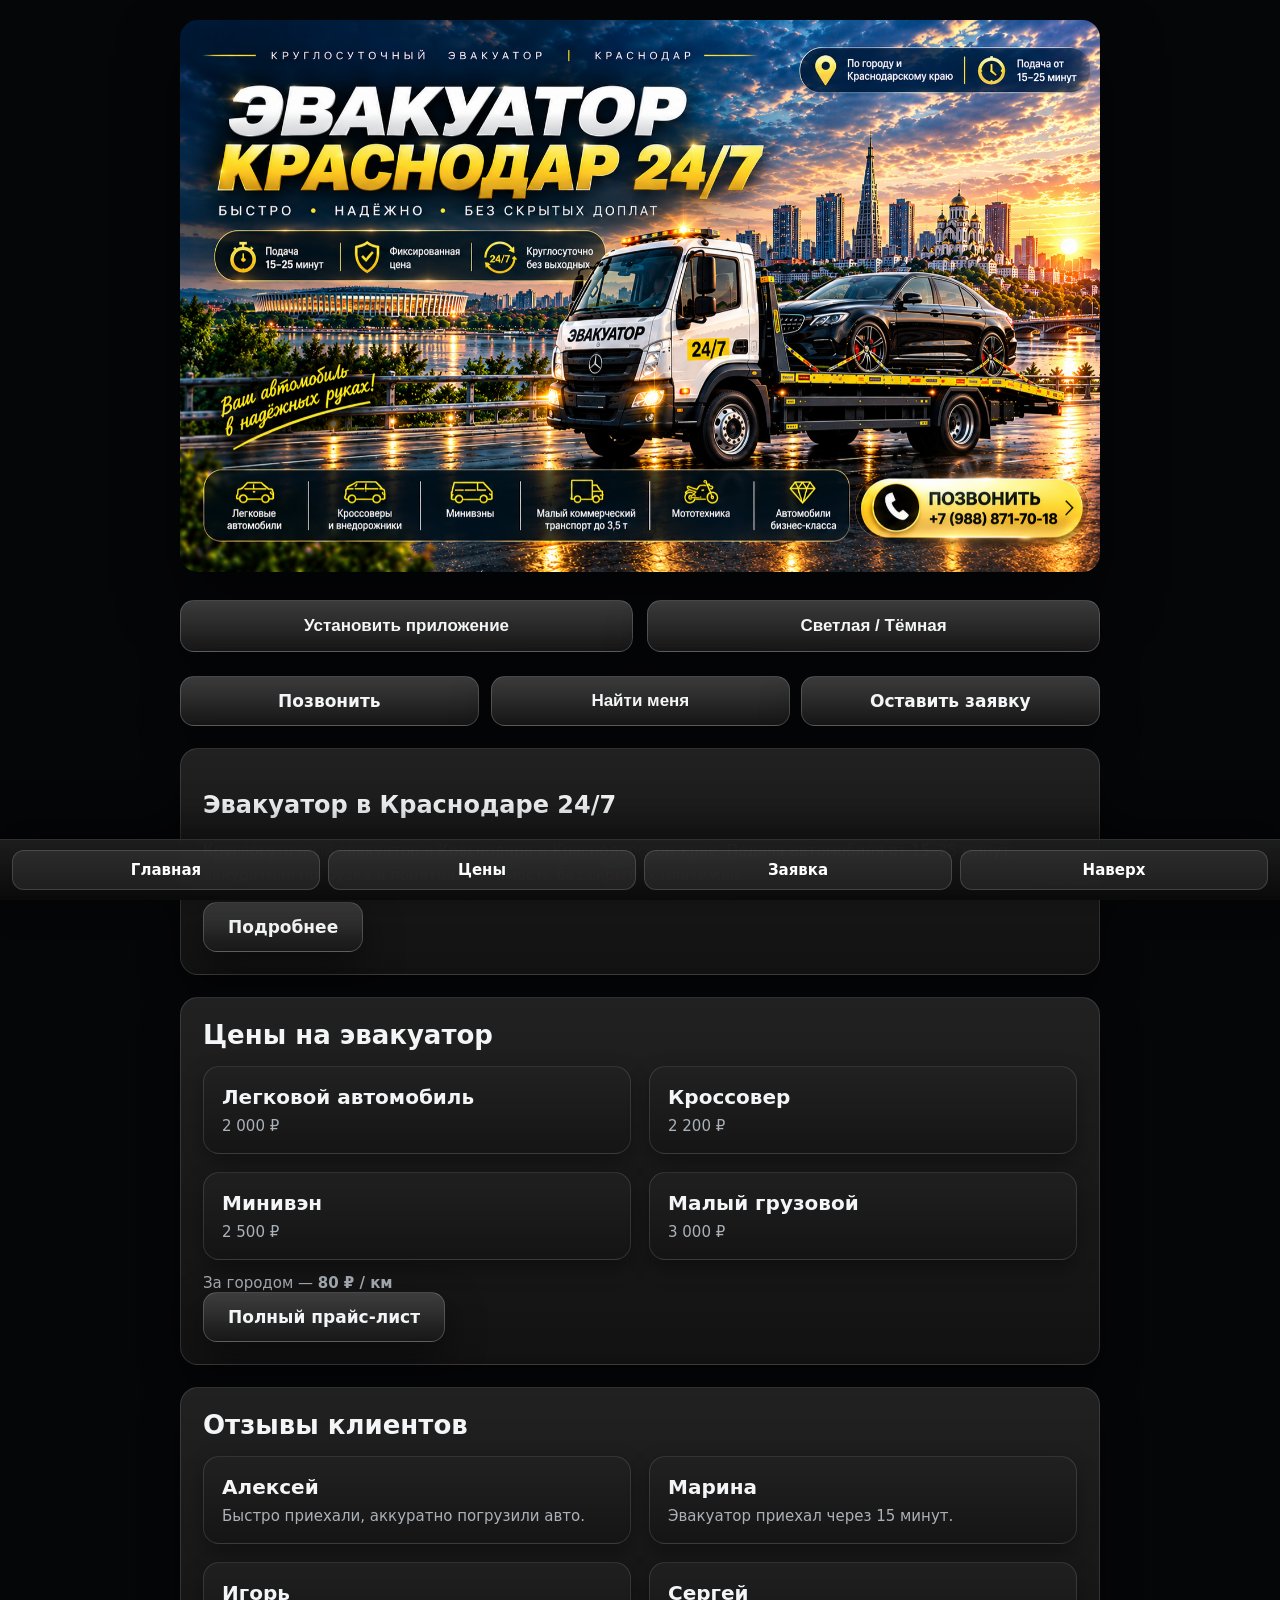
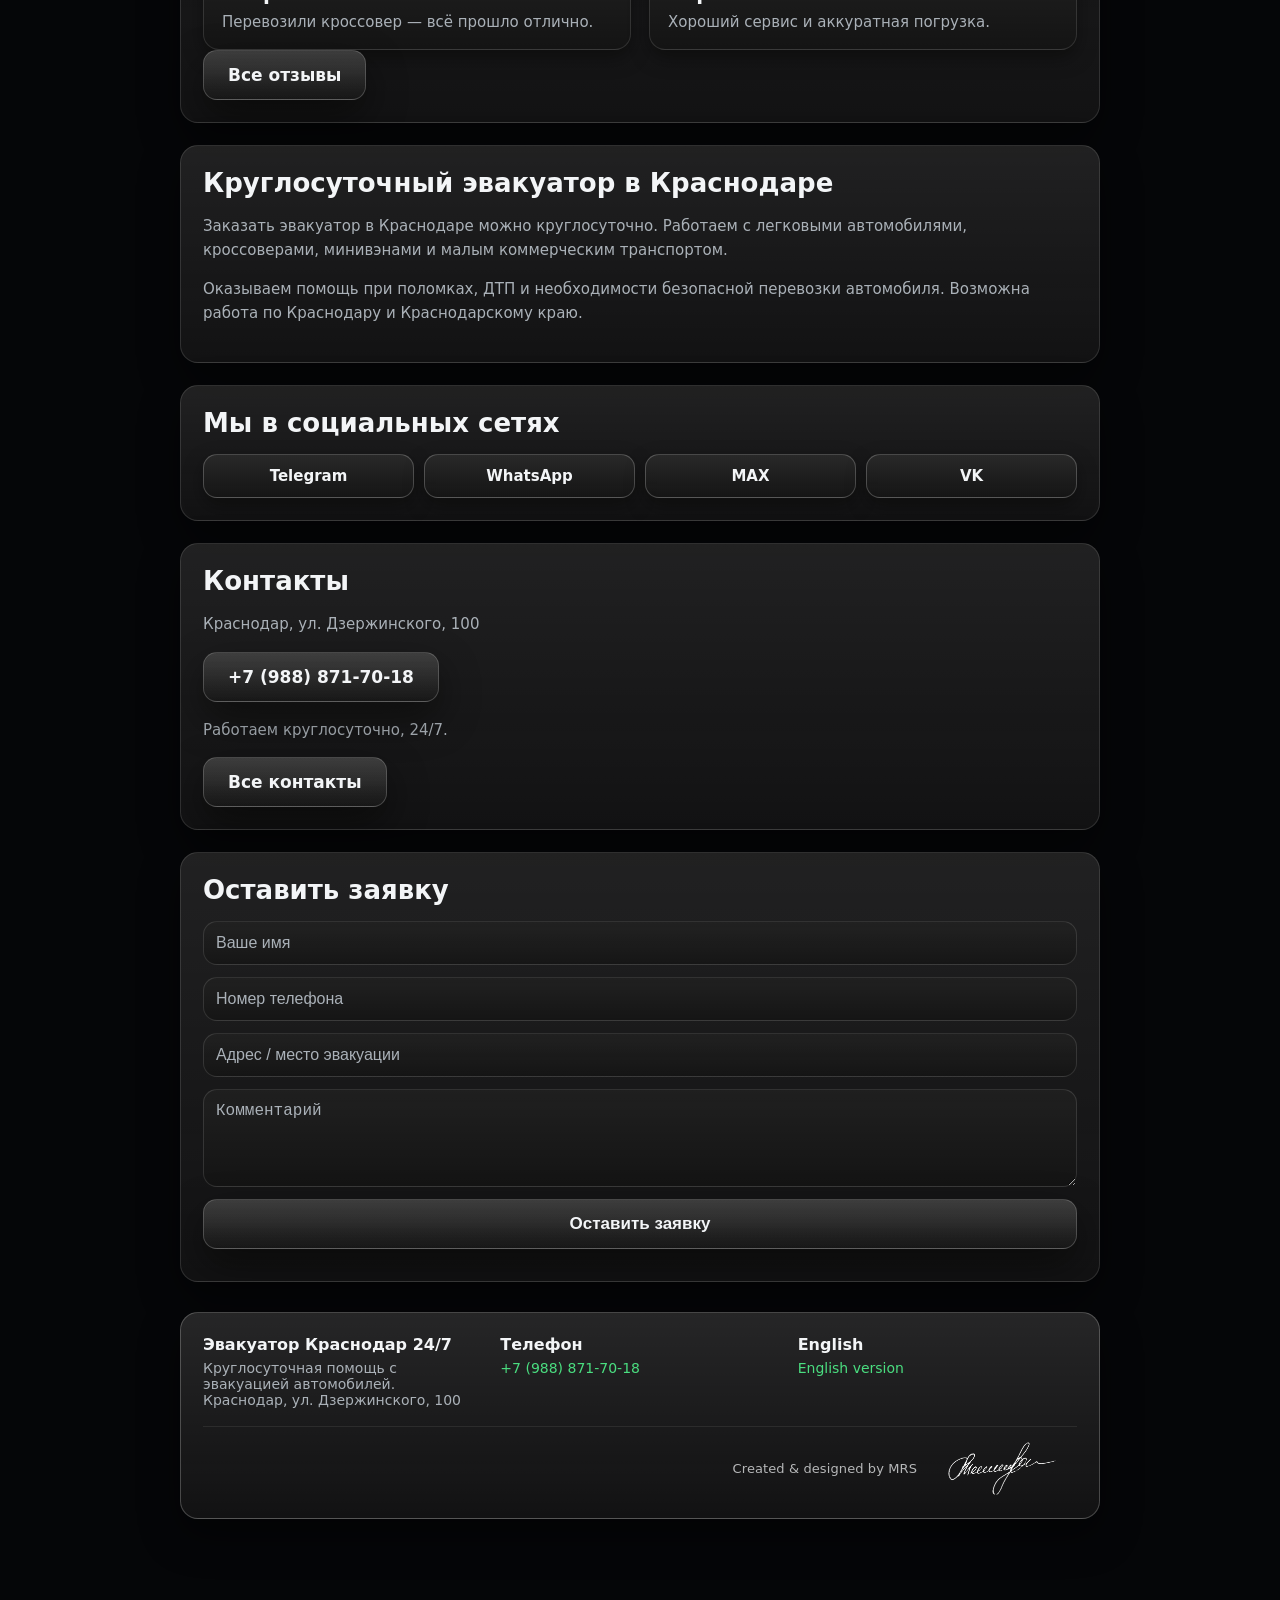
==== index.html @ bbc9b570 "Update index.html" ====
<!DOCTYPE html>
<html lang="ru">

<head>

  <meta charset="UTF-8">

  <meta
    name="viewport"
    content="width=device-width, initial-scale=1.0"
  >

  <title>
    Эвакуатор Краснодар 24/7 — Быстро, надёжно
  </title>

  <meta
    name="description"
    content="Круглосуточный эвакуатор в Краснодаре и Краснодарском крае. Подача от 15–25 минут, аккуратная погрузка, фиксированная стоимость. Работаем 24/7."
  >

  <meta
    name="author"
    content="Эвакуатор Краснодар 24/7"
  >

  <meta
    name="robots"
    content="index, follow, max-image-preview:large"
  >

  <link
    rel="canonical"
    href="https://evakuator-krd.online/"
  >

  <link
    rel="alternate"
    hreflang="ru"
    href="https://evakuator-krd.online/"
  >

  <link
    rel="alternate"
    hreflang="en"
    href="https://evakuator-krd.online/en.html"
  >

  <link
    rel="alternate"
    hreflang="x-default"
    href="https://evakuator-krd.online/"
  >


  <!-- OPEN GRAPH -->

  <meta
    property="og:type"
    content="website"
  >

  <meta
    property="og:locale"
    content="ru_RU"
  >

  <meta
    property="og:site_name"
    content="Эвакуатор Краснодар 24/7"
  >

  <meta
    property="og:title"
    content="Эвакуатор Краснодар 24/7 — Быстро, надёжно"
  >

  <meta
    property="og:description"
    content="Круглосуточный эвакуатор в Краснодаре и Краснодарском крае. Подача от 15–25 минут, аккуратная погрузка, фиксированная стоимость."
  >

  <meta
    property="og:url"
    content="https://evakuator-krd.online/"
  >

  <meta
    property="og:image"
    content="https://evakuator-krd.online/preload.png"
  >

  <meta
    property="og:image:alt"
    content="Эвакуатор Краснодар 24/7"
  >

  <meta
    property="og:image:type"
    content="image/png"
  >


  <!-- TWITTER -->

  <meta
    name="twitter:card"
    content="summary_large_image"
  >

  <meta
    name="twitter:title"
    content="Эвакуатор Краснодар 24/7"
  >

  <meta
    name="twitter:description"
    content="Круглосуточный эвакуатор в Краснодаре и Краснодарском крае."
  >

  <meta
    name="twitter:image"
    content="https://evakuator-krd.online/preload.png"
  >


  <!-- PWA -->

  <link
    rel="manifest"
    href="/manifest.json"
  >

  <meta
    name="theme-color"
    content="#050608"
  >

  <meta
    name="mobile-web-app-capable"
    content="yes"
  >

  <meta
    name="apple-mobile-web-app-capable"
    content="yes"
  >

  <meta
    name="apple-mobile-web-app-status-bar-style"
    content="black-translucent"
  >

  <meta
    name="apple-mobile-web-app-title"
    content="Эвакуатор"
  >

  <link
    rel="apple-touch-icon"
    href="/preload.png"
  >


  <!-- STYLES -->

  <link
    rel="stylesheet"
    href="/style.css"
  >


  <!-- FAVICON -->

  <link
    rel="icon"
    href="/favicon.png"
    type="image/png"
  >


  <!-- PRELOAD MAIN IMAGE -->

  <link
    rel="preload"
    as="image"
    href="/banner-top.webp"
    type="image/webp"
  >


  <!--
    =========================================================
    FINAL FOOTER + FIXED MENU OVERRIDES
    =========================================================
  -->

  <style>

    .footer-credit {
      width: 100% !important;

      margin-top: 18px !important;
      padding-top: 14px !important;

      display: flex !important;

      flex-direction: row !important;
      flex-wrap: nowrap !important;

      align-items: center !important;

      justify-content: flex-end !important;

      gap: 10px !important;

      box-sizing: border-box !important;

      white-space: nowrap !important;

      overflow: hidden !important;

      text-align: right !important;

      line-height: 1 !important;

      border-top: 1px solid rgba(128,128,128,.18);
    }


    .footer-credit-text {
      flex: 0 0 auto !important;

      display: inline-block !important;

      margin: 0 !important;
      padding: 0 !important;

      white-space: nowrap !important;

      font-size: 13px !important;

      line-height: 1 !important;

      font-weight: 400 !important;

      letter-spacing: .1px !important;

      opacity: .72 !important;

      text-align: right !important;
    }


    .mrs-signature {
      flex: 0 0 auto !important;

      display: block !important;

      width: 150px !important;

      max-width: 150px !important;

      height: 55px !important;

      margin: 0 !important;

      padding: 0 !important;

      border: 0 !important;

      outline: 0 !important;

      object-fit: contain !important;

      object-position: center !important;

      transform: none !important;
    }


    .mrs-signature-dark {
      display: block !important;
    }

    .mrs-signature-light {
      display: none !important;
    }


    body.theme-light .mrs-signature-dark {
      display: none !important;
    }

    body.theme-light .mrs-signature-light {
      display: block !important;
    }


    /* =====================================================
       BOTTOM MENU
       ===================================================== */

    .bottom-menu {
      position: fixed !important;

      left: 0 !important;
      right: 0 !important;

      bottom: 0 !important;
      top: auto !important;

      width: 100% !important;

      height: auto !important;

      min-height: 0 !important;

      margin: 0 !important;

      box-sizing: border-box !important;

      display: flex !important;

      flex-direction: row !important;

      flex-wrap: nowrap !important;

      align-items: center !important;

      justify-content: space-around !important;

      gap: 8px !important;

      padding:
        10px
        max(12px, env(safe-area-inset-right))
        calc(10px + env(safe-area-inset-bottom))
        max(12px, env(safe-area-inset-left)) !important;

      z-index: 2147483647 !important;

      visibility: visible !important;

      opacity: 1 !important;

      pointer-events: auto !important;

      transform: none !important;

      animation: none !important;

      transition: none !important;

      will-change: auto !important;

      isolation: isolate !important;

      background:
        rgba(20,20,20,.92) !important;

      border-top:
        1px solid rgba(255,255,255,.15) !important;

      box-shadow:
        0 -10px 40px rgba(0,0,0,.45) !important;

      backdrop-filter: blur(20px);

      -webkit-backdrop-filter: blur(20px);
    }


    body.theme-dark .bottom-menu {
      background:
        linear-gradient(
          180deg,
          rgba(30,30,30,.94),
          rgba(10,10,10,.97)
        ) !important;

      border-top:
        1px solid rgba(255,255,255,.15) !important;

      box-shadow:
        0 -10px 40px rgba(0,0,0,.55) !important;
    }


    body.theme-light .bottom-menu {
      background:
        linear-gradient(
          180deg,
          rgba(255,255,255,.96),
          rgba(245,247,250,.98)
        ) !important;

      border-top:
        1px solid rgba(0,0,0,.10) !important;

      box-shadow:
        0 -10px 30px rgba(0,0,0,.15) !important;
    }


    .bottom-menu a {
      flex: 1 1 0 !important;

      min-width: 0 !important;

      display: flex !important;

      align-items: center !important;

      justify-content: center !important;

      box-sizing: border-box !important;

      margin: 0 !important;

      padding: 10px 12px !important;

      white-space: nowrap !important;

      text-align: center !important;

      font-size: 15px !important;

      line-height: 1.2 !important;

      font-weight: 600 !important;

      position: relative !important;

      visibility: visible !important;

      opacity: 1 !important;

      pointer-events: auto !important;

      transform: none !important;

      animation: none !important;

      transition: none !important;
    }


    body.theme-dark .bottom-menu a {
      color: #fff !important;

      background:
        rgba(255,255,255,.08) !important;

      border:
        1px solid rgba(255,255,255,.15) !important;
    }


    body.theme-light .bottom-menu a {
      color: #111318 !important;

      background:
        rgba(255,255,255,.92) !important;

      border:
        1px solid rgba(0,0,0,.08) !important;
    }


    .bottom-menu a:hover {
      transform: none !important;
    }


    @media (max-width: 680px) {

      .footer-credit {
        justify-content: flex-end !important;

        gap: 7px !important;

        padding-top: 12px !important;
      }


      .footer-credit-text {
        font-size: 11px !important;
      }


      .mrs-signature {
        width: 115px !important;

        max-width: 115px !important;

        height: 45px !important;
      }


      .bottom-menu {
        padding:
          9px
          max(8px, env(safe-area-inset-right))
          calc(9px + env(safe-area-inset-bottom))
          max(8px, env(safe-area-inset-left)) !important;

        gap: 5px !important;
      }


      .bottom-menu a {
        padding:
          9px 6px !important;

        font-size: 13px !important;

        border-radius: 10px !important;
      }

    }


    @media (max-width: 400px) {

      .footer-credit {
        gap: 5px !important;
      }


      .footer-credit-text {
        font-size: 10px !important;
      }


      .mrs-signature {
        width: 100px !important;

        max-width: 100px !important;

        height: 40px !important;
      }


      .bottom-menu a {
        padding:
          8px 4px !important;

        font-size: 12px !important;
      }

    }

  </style>


  <!-- STRUCTURED DATA -->

  <script type="application/ld+json">
  {
    "@context": "https://schema.org",
    "@type": "LocalBusiness",
    "@id": "https://evakuator-krd.online/#business",

    "name": "Эвакуатор Краснодар 24/7",

    "url": "https://evakuator-krd.online/",

    "description": "Круглосуточная услуга эвакуации автомобилей в Краснодаре и Краснодарском крае. Подача от 15–25 минут, аккуратная погрузка и понятная стоимость.",

    "telephone": "+7-988-871-70-18",

    "image": [
      "https://evakuator-krd.online/banner-top.png"
    ],

    "address": {
      "@type": "PostalAddress",
      "streetAddress": "ул. Дзержинского, 100",
      "addressLocality": "Краснодар",
      "addressRegion": "Краснодарский край",
      "addressCountry": "RU"
    },

    "areaServed": {
      "@type": "AdministrativeArea",
      "name": "Краснодарский край"
    },

    "openingHoursSpecification": {
      "@type": "OpeningHoursSpecification",
      "dayOfWeek": [
        "Monday",
        "Tuesday",
        "Wednesday",
        "Thursday",
        "Friday",
        "Saturday",
        "Sunday"
      ],
      "opens": "00:00",
      "closes": "23:59"
    },

    "priceRange": "₽₽"
  }
  </script>

</head>


<body
  id="top"
  class="theme-dark page-fade-in"
>


  <!-- PRELOADER -->

  <div
    id="preloader"
    aria-hidden="true"
  >

    <img
      src="/preload.png"
      alt=""
      class="preloader-img"
      width="140"
      height="140"
    >

    <div class="preloader-title">
      Эвакуатор Краснодар
    </div>

  </div>


  <div class="container">


    <!-- HERO -->

    <header class="hero fade-in">

      <picture>

        <source
          srcset="/banner-top.webp"
          type="image/webp"
        >

        <img
          src="/banner-top.png"
          alt="Эвакуатор Краснодар 24/7"
          class="hero-img"
          fetchpriority="high"
          decoding="async"
        >

      </picture>

    </header>


    <!-- TOP BUTTONS -->

    <div class="top-buttons fade-in">

      <button
        id="installBtn"
        class="apple-glass-btn install-btn"
        type="button"
        aria-label="Установить приложение"
      >
        Установить приложение
      </button>


      <button
        id="iosInstall"
        class="apple-glass-btn install-btn"
        type="button"
        style="display:none;"
        aria-label="Установить приложение на iPhone"
      >
        Установить на iPhone
      </button>


      <button
        id="themeToggle"
        class="apple-glass-btn theme-btn"
        type="button"
        aria-label="Переключить светлую или тёмную тему"
      >
        Светлая / Тёмная
      </button>

    </div>


    <!-- MAIN BUTTONS -->

    <div class="btn-row fade-in">

      <a
        class="apple-glass-btn"
        href="tel:+79888717018"
        aria-label="Позвонить в службу эвакуации"
      >
        Позвонить
      </a>


      <button
        class="apple-glass-btn"
        id="btn-location"
        type="button"
        aria-label="Отправить своё местоположение"
      >
        Найти меня
      </button>


      <a
        class="apple-glass-btn"
        href="/request.html"
        aria-label="Оставить заявку на эвакуатор"
      >
        Оставить заявку
      </a>

    </div>


    <!-- GEO STATUS -->

    <div
      id="geoStatus"
      class="status-box fade-in"
      role="status"
      aria-live="polite"
    ></div>


    <!-- ABOUT -->

    <section
      class="section fade-in"
      id="about"
    >

      <!-- SEO: ЕДИНСТВЕННЫЙ H1 -->

      <h1>
        Эвакуатор в Краснодаре 24/7
      </h1>

      <p class="muted">
        Круглосуточный эвакуатор в Краснодаре и Краснодарском крае.
        Подача автомобиля от 15–25 минут, аккуратная погрузка и
        понятная стоимость без скрытых платежей.
      </p>


      <a
        class="apple-glass-btn"
        href="/about.html"
      >
        Подробнее
      </a>

    </section>


    <!-- PRICES -->

    <section
      class="section fade-in"
      id="prices"
    >

      <h2>
        Цены на эвакуатор
      </h2>


      <div class="services-list">


        <div class="service-card">

          <h3>
            Легковой автомобиль
          </h3>

          <p>
            2 000 ₽
          </p>

        </div>


        <div class="service-card">

          <h3>
            Кроссовер
          </h3>

          <p>
            2 200 ₽
          </p>

        </div>


        <div class="service-card">

          <h3>
            Минивэн
          </h3>

          <p>
            2 500 ₽
          </p>

        </div>


        <div class="service-card">

          <h3>
            Малый грузовой
          </h3>

          <p>
            3 000 ₽
          </p>

        </div>


      </div>


      <div class="adv-item">
        За городом — <strong>80 ₽ / км</strong>
      </div>


      <a
        class="apple-glass-btn"
        href="/prices.html"
      >
        Полный прайс-лист
      </a>

    </section>


    <!-- REVIEWS -->

    <section
      class="section fade-in"
      id="reviews"
    >

      <h2>
        Отзывы клиентов
      </h2>


      <div class="services-list">


        <div class="service-card">

          <h3>
            Алексей
          </h3>

          <p>
            Быстро приехали, аккуратно погрузили авто.
          </p>

        </div>


        <div class="service-card">

          <h3>
            Марина
          </h3>

          <p>
            Эвакуатор приехал через 15 минут.
          </p>

        </div>


        <div class="service-card">

          <h3>
            Игорь
          </h3>

          <p>
            Перевозили кроссовер — всё прошло отлично.
          </p>

        </div>


        <div class="service-card">

          <h3>
            Сергей
          </h3>

          <p>
            Хороший сервис и аккуратная погрузка.
          </p>

        </div>


      </div>


      <a
        class="apple-glass-btn"
        href="/reviews.html"
      >
        Все отзывы
      </a>

    </section>


    <!-- SEO TEXT -->

    <section class="section fade-in">

      <h2>
        Круглосуточный эвакуатор в Краснодаре
      </h2>


      <p class="muted">
        Заказать эвакуатор в Краснодаре можно круглосуточно.
        Работаем с легковыми автомобилями, кроссоверами,
        минивэнами и малым коммерческим транспортом.
      </p>


      <p class="muted">
        Оказываем помощь при поломках, ДТП и необходимости
        безопасной перевозки автомобиля. Возможна работа
        по Краснодару и Краснодарскому краю.
      </p>

    </section>


    <!-- SOCIAL -->

    <section class="section fade-in">

      <h2>
        Мы в социальных сетях
      </h2>


      <div class="social-row">

        <a
          class="social-glass"
          href="https://t.me/evakuatorkrasnodar24"
          target="_blank"
          rel="noopener noreferrer"
          aria-label="Эвакуатор Краснодар в Telegram"
        >
          Telegram
        </a>


        <a
          class="social-glass"
          href="https://chat.whatsapp.com/Da9sLiLpm6SLjmW7WZBZze"
          target="_blank"
          rel="noopener noreferrer"
          aria-label="Эвакуатор Краснодар в WhatsApp"
        >
          WhatsApp
        </a>


        <a
          class="social-glass"
          href="https://web.max.ru/"
          target="_blank"
          rel="noopener noreferrer"
          aria-label="MAX"
        >
          MAX
        </a>


        <a
          class="social-glass"
          href="https://vk.ru/evakuator.krasnodar"
          target="_blank"
          rel="noopener noreferrer"
          aria-label="Эвакуатор Краснодар во ВКонтакте"
        >
          VK
        </a>

      </div>

    </section>


    <!-- ADDRESS -->

    <section class="section fade-in">

      <h2>
        Контакты
      </h2>


      <p class="muted">
        Краснодар, ул. Дзержинского, 100
      </p>


      <p>

        <a
          class="apple-glass-btn"
          href="tel:+79888717018"
        >
          +7 (988) 871-70-18
        </a>

      </p>


      <p class="muted">
        Работаем круглосуточно, 24/7.
      </p>


      <a
        class="apple-glass-btn"
        href="/contacts.html"
      >
        Все контакты
      </a>

    </section>


    <!-- REQUEST -->

    <section
      class="section fade-in"
      id="request"
    >

      <h2>
        Оставить заявку
      </h2>


      <form
        id="requestForm"
        class="request-form"
        novalidate
      >

        <input
          id="name"
          name="name"
          type="text"
          placeholder="Ваше имя"
          autocomplete="name"
          maxlength="100"
        >


        <input
          id="phone"
          name="phone"
          type="tel"
          placeholder="Номер телефона"
          autocomplete="tel"
          inputmode="tel"
          maxlength="30"
          required
          aria-required="true"
        >


        <input
          id="address"
          name="address"
          type="text"
          placeholder="Адрес / место эвакуации"
          autocomplete="street-address"
          maxlength="250"
          required
          aria-required="true"
        >


        <textarea
          id="comment"
          name="comment"
          rows="4"
          placeholder="Комментарий"
          maxlength="1000"
        ></textarea>


        <button
          id="btn-request"
          class="apple-glass-btn"
          type="submit"
        >
          Оставить заявку
        </button>

      </form>


      <div
        id="requestStatus"
        class="status-box"
        role="status"
        aria-live="polite"
      ></div>

    </section>


    <!-- FOOTER -->

    <footer class="footer fade-in">

      <div class="footer-grid">

        <div>

          <h3>
            Эвакуатор Краснодар 24/7
          </h3>

          <p>
            Круглосуточная помощь с эвакуацией автомобилей.
          </p>

          <p>
            Краснодар, ул. Дзержинского, 100
          </p>

        </div>


        <div>

          <h3>
            Телефон
          </h3>

          <p>

            <a href="tel:+79888717018">
              +7 (988) 871-70-18
            </a>

          </p>

        </div>


        <div class="footer-right">

          <h3>
            English
          </h3>

          <p>

            <a href="/en.html">
              English version
            </a>

          </p>

        </div>

      </div>


      <!-- MRS DIGITAL SIGNATURE -->

      <div
        class="footer-credit"
        aria-label="Created and designed by MRS"
      >

        <span class="footer-credit-text">
          Created &amp; designed by MRS
        </span>


        <img
          src="/mrs-signature-white.png"
          alt="MRS"
          class="mrs-signature mrs-signature-dark"
          width="150"
          height="55"
          loading="lazy"
          decoding="async"
        >


        <img
          src="/mrs-signature-black.png"
          alt=""
          aria-hidden="true"
          class="mrs-signature mrs-signature-light"
          width="150"
          height="55"
          loading="lazy"
          decoding="async"
        >

      </div>


    </footer>


  </div>


  <!-- BOTTOM MENU -->

  <nav
    class="bottom-menu"
    aria-label="Основная навигация"
  >

    <a
      href="/"
      aria-label="Главная"
    >
      Главная
    </a>


    <a
      href="/prices.html"
      aria-label="Цены"
    >
      Цены
    </a>


    <a
      href="/request.html"
      aria-label="Заявка"
    >
      Заявка
    </a>


    <a
      href="#top"
      aria-label="Наверх"
    >
      Наверх
    </a>

  </nav>


  <!-- SCRIPTS -->

  <script
    src="/app.js"
    defer
  ></script>


</body>

</html>
---- style.css ----
:root {
  --bg-dark:#050608;
  --bg-light:#f5f7fa;
  --text-dark:#f3f5f7;
  --text-light:#111318;
  --muted-dark:#aab1b8;
  --muted-light:#6b7280;

  --radius:18px;
  --shadow-heavy:0 28px 60px rgba(0,0,0,.55);
  --shadow-medium:0 16px 40px rgba(0,0,0,.45);
  --shadow-soft:0 8px 20px rgba(0,0,0,.35);
}

* {
  box-sizing:border-box;
  -webkit-tap-highlight-color:transparent;
}

@media (prefers-reduced-motion: reduce) {
  * {
    animation:none !important;
    transition:none !important;
  }
}

body {
  margin:0;
  font-family:-apple-system, BlinkMacSystemFont, "SF Pro Display", "Manrope", system-ui, sans-serif;
  overflow-x:hidden;
  transition:background .35s ease, color .35s ease;
  opacity:0;
  animation:pageLoad .8s ease forwards;
}

@keyframes pageLoad {
  to { opacity:1; }
}

body.theme-dark {
  background:var(--bg-dark);
  color:var(--text-dark);
}

body.theme-light {
  background:var(--bg-light);
  color:var(--text-light);
}

.container {
  max-width:960px;
  margin:0 auto;
  padding:20px;
  padding-bottom:120px;
}

/* HERO */
.hero {
  position:relative;
  width:100%;
  overflow:hidden;
  border-radius:18px;
  box-shadow:var(--shadow-heavy);
  margin-bottom:28px;
  will-change:transform, opacity;
}

.hero picture,
.hero img {
  width:100%;
  height:auto;
  display:block;
  will-change:opacity;
}

/* Fade-in */
.fade-in {
  opacity:0;
  transform:translateY(30px);
  animation:fadeIn 1.1s cubic-bezier(.25,.46,.45,.94) forwards;
  will-change:transform, opacity;
}

@keyframes fadeIn {
  to { opacity:1; transform:translateY(0); }
}

/* TOP BUTTONS */
.top-buttons {
  display:grid;
  grid-template-columns:repeat(2, minmax(0, 1fr));
  align-items:stretch;
  gap:14px;
  width:100%;
  margin-bottom:24px;
}

.install-btn,
.theme-btn {
  width:100%;
  min-width:0;
  margin:0;
}

.install-btn.apple-glass-btn,
.theme-btn.apple-glass-btn {
  min-height:52px;
  margin:0;
}

/* BUTTONS */
.apple-glass-btn {
  display:inline-flex;
  align-items:center;
  justify-content:center;
  padding:14px 24px;
  border-radius:14px;
  font-size:17px;
  font-weight:600;
  text-decoration:none;
  cursor:pointer;
  transition:transform .25s cubic-bezier(.25,1.25,.45,.94), box-shadow .25s ease;
  box-shadow:var(--shadow-medium);
  position:relative;
  user-select:none;
  will-change:transform;
}

.apple-glass-btn::after {
  content:"";
  position:absolute;
  inset:0;
  border-radius:inherit;
  background:linear-gradient(180deg, rgba(255,255,255,.25), rgba(255,255,255,.05));
  opacity:.25;
  pointer-events:none;
}

body.theme-dark .apple-glass-btn {
  color:var(--text-dark);
  background:
    linear-gradient(180deg, rgba(255,255,255,.12), rgba(255,255,255,.04)),
    linear-gradient(180deg, rgba(20,20,20,.85), rgba(10,10,10,.92));
  border:1px solid rgba(255,255,255,.22);
}

body.theme-light .apple-glass-btn {
  color:var(--text-light);
  background:
    linear-gradient(180deg, rgba(255,255,255,.98), rgba(255,255,255,.92));
  border:1px solid rgba(0,0,0,.12);
}

.apple-glass-btn:hover {
  transform:translateY(-4px) scale(1.03);
  box-shadow:0 22px 50px rgba(0,0,0,.55);
}

.apple-glass-btn:active {
  transform:translateY(1px) scale(.97);
}

.btn-row {
  display:flex;
  justify-content:space-between;
  gap:12px;
  flex-wrap:wrap;
  margin-bottom:20px;
}

.btn-row > .apple-glass-btn {
  flex:1 1 0;
  min-width:0;
  margin:0;
}

.muted {
  font-size:15px;
  line-height:1.6;
}

body.theme-dark .muted {
  color:var(--muted-dark);
}

body.theme-light .muted {
  color:var(--muted-light);
}

.section {
  border-radius:var(--radius);
  padding:22px;
  margin:22px 0;
  box-shadow:var(--shadow-medium);
  backdrop-filter:saturate(180%) blur(20px);
  transition:backdrop-filter .35s ease;
  will-change:transform, opacity;
}

body.theme-dark .section {
  background:
    linear-gradient(180deg, rgba(255,255,255,.10), rgba(255,255,255,.04)),
    rgba(10,10,10,.85);
  border:1px solid rgba(255,255,255,.12);
}

body.theme-light .section {
  background:
    linear-gradient(180deg, rgba(255,255,255,.98), rgba(255,255,255,.92));
  border:1px solid rgba(0,0,0,.06);
}

.section h2 {
  margin:0 0 16px;
  font-size:26px;
  font-weight:700;
}

.social-row {
  display:flex;
  gap:10px;
  flex-wrap:wrap;
}

.social-glass {
  flex:1;
  padding:12px 14px;
  border-radius:14px;
  font-size:15px;
  font-weight:600;
  text-align:center;
  text-decoration:none;
  transition:.22s ease;
  box-shadow:var(--shadow-soft);
  will-change:transform;
}

body.theme-dark .social-glass {
  color:var(--text-dark);
  background:
    linear-gradient(180deg, rgba(255,255,255,.12), rgba(255,255,255,.04)),
    rgba(10,10,10,.85);
  border:1px solid rgba(255,255,255,.22);
}

body.theme-light .social-glass {
  color:var(--text-light);
  background:
    linear-gradient(180deg, rgba(255,255,255,.98), rgba(255,255,255,.92));
  border:1px solid rgba(0,0,0,.12);
}

.social-glass:hover {
  transform:translateY(-1px);
}

.services-list {
  display:grid;
  grid-template-columns:repeat(2,1fr);
  gap:18px;
}

.service-card {
  padding:18px;
  border-radius:16px;
  box-shadow:var(--shadow-soft);
  transition:transform .25s cubic-bezier(.25,.46,.45,.94), box-shadow .25s ease;
  will-change:transform;
}

.service-card:hover {
  transform:translateY(-6px);
  box-shadow:0 26px 60px rgba(0,0,0,.55);
}

body.theme-dark .service-card {
  background:
    linear-gradient(180deg, rgba(255,255,255,.08), rgba(255,255,255,.03)),
    rgba(10,10,10,.75);
  border:1px solid rgba(255,255,255,.12);
  color:var(--text-dark);
}

body.theme-light .service-card {
  background:
    linear-gradient(180deg, rgba(255,255,255,.98), rgba(255,255,255,.92));
  border:1px solid rgba(0,0,0,.06);
  color:var(--text-light);
}

.service-card h3 {
  margin:0 0 8px;
  font-size:20px;
  font-weight:700;
}

.service-card p {
  margin:0;
  font-size:15px;
}

body.theme-dark .service-card p {
  color:var(--muted-dark);
}

body.theme-light .service-card p {
  color:var(--muted-light);
}

.adv-item {
  margin-top:14px;
  font-size:15px;
}

body.theme-dark .adv-item {
  color:var(--muted-dark);
}

body.theme-light .adv-item {
  color:var(--muted-light);
}

.request-form {
  display:flex;
  flex-direction:column;
  gap:12px;
}

.request-form input,
.request-form textarea {
  width:100%;
  padding:12px;
  border-radius:14px;
  font-size:16px;
  border:1px solid transparent;
  outline:none;
}

body.theme-dark .request-form input,
body.theme-dark .request-form textarea {
  background:
    linear-gradient(180deg, rgba(255,255,255,.08), rgba(255,255,255,.03)),
    rgba(10,10,10,.75);
  border:1px solid rgba(255,255,255,.12);
  color:var(--text-dark);
}

body.theme-light .request-form input,
body.theme-light .request-form textarea {
  background:
    linear-gradient(180deg, rgba(255,255,255,.98), rgba(255,255,255,.92));
  border:1px solid rgba(0,0,0,.06);
  color:var(--text-light);
}

.request-form input::placeholder,
.request-form textarea::placeholder {
  color:var(--muted-dark);
}

body.theme-light .request-form input::placeholder,
body.theme-light .request-form textarea::placeholder {
  color:var(--muted-light);
}

.request-form input:focus,
.request-form textarea:focus {
  border-color:rgba(255,255,255,.35);
}

.status-box {
  margin-top:10px;
  font-size:14px;
  opacity:0;
  transform:translateY(10px);
  transition:opacity .45s ease, transform .45s ease;
}

.status-show {
  opacity:1;
  transform:translateY(0);
}

body.theme-dark .status-box {
  color:var(--muted-dark);
}

body.theme-light .status-box {
  color:var(--muted-light);
}

.footer {
  margin-top:30px;
  padding:22px;
  border-radius:var(--radius);
  box-shadow:var(--shadow-medium);
}

body.theme-dark .footer {
  background:
    linear-gradient(180deg, rgba(255,255,255,.12), rgba(255,255,255,.04)),
    rgba(10,10,10,.85);
  border:1px solid rgba(255,255,255,.22);
}

body.theme-light .footer {
  background:
    linear-gradient(180deg, rgba(255,255,255,.98), rgba(255,255,255,.92));
  border:1px solid rgba(0,0,0,.12);
}

.footer-grid {
  display:grid;
  grid-template-columns:repeat(3,1fr);
  gap:18px;
}

.footer h3 {
  margin:0 0 6px;
  font-size:16px;
}

.footer p {
  margin:0;
  font-size:14px;
}

body.theme-dark .footer p {
  color:var(--muted-dark);
}

body.theme-light .footer p {
  color:var(--muted-light);
}

.footer a {
  color:#4ade80;
  text-decoration:none;
}

/* FIXED BOTTOM MENU */
.bottom-menu {
  position:fixed;
  bottom:0;
  left:0;
  right:0;
  width:100%;
  box-sizing:border-box;
  padding:12px;
  display:flex;
  align-items:center;
  justify-content:space-around;
  gap:8px;
  background:rgba(20,20,20,.55);
  border-top:1px solid rgba(255,255,255,.15);
  box-shadow:0 -10px 40px rgba(0,0,0,.45);
  z-index:99999;
  visibility:visible;
  opacity:1;
  pointer-events:auto;
}

body.theme-light .bottom-menu {
  background:rgba(255,255,255,.9);
  border-top:1px solid rgba(0,0,0,.08);
}

.bottom-menu a {
  display:flex;
  align-items:center;
  justify-content:center;
  flex:1 1 0;
  min-width:0;
  color:#fff;
  text-decoration:none;
  font-size:15px;
  font-weight:600;
  padding:10px 14px;
  border-radius:12px;
  background:rgba(255,255,255,.08);
  border:1px solid rgba(255,255,255,.15);
  visibility:visible;
  opacity:1;
  position:relative;
  z-index:1;
  pointer-events:auto;
  white-space:nowrap;
}

body.theme-light .bottom-menu a {
  color:#111318;
  background:rgba(255,255,255,.95);
  border:1px solid rgba(0,0,0,.06);
}

@media (max-width:680px) {
  .services-list {
    grid-template-columns:1fr;
  }

  .footer-grid {
    grid-template-columns:1fr;
  }

  .btn-row {
    flex-direction:column;
    gap:14px;
  }

  .apple-glass-btn {
    width:100%;
  }

  .top-buttons {
    grid-template-columns:1fr;
    gap:12px;
  }

  .bottom-menu {
    padding:10px 8px;
    gap:6px;
  }

  .bottom-menu a {
    padding:10px 8px;
    font-size:14px;
  }
}

.btn-bounce {
  animation:btnBounce 0.25s cubic-bezier(.25,1.25,.45,.94);
}

@keyframes btnBounce {
  0% {
    transform:scale(1);
  }

  50% {
    transform:scale(0.92);
  }

  100% {
    transform:scale(1);
  }
}

#geoStatus {
  animation:pulse 2s infinite;
}

@keyframes pulse {
  0% {
    opacity:.6;
  }

  50% {
    opacity:1;
  }

  100% {
    opacity:.6;
  }
}

/* PRELOADER */
#preloader {
  position:fixed;
  inset:0;
  background:#050608;
  display:flex;
  flex-direction:column;
  align-items:center;
  justify-content:center;
  z-index:99999;
  opacity:1;
  transition:opacity .6s ease;
}

#preloader.hidden {
  opacity:0;
  pointer-events:none;
}

.preloader-img {
  width:140px;
  height:auto;
  margin-bottom:20px;
  animation:preloaderFade 1.4s ease-in-out infinite alternate;
}

.preloader-title {
  font-size:20px;
  font-weight:700;
  color:#f3f5f7;
  letter-spacing:1px;
  animation:preloaderText 1.4s ease-in-out infinite alternate;
}

@keyframes preloaderFade {
  0% {
    opacity:.6;
    transform:scale(.96);
  }

  100% {
    opacity:1;
    transform:scale(1);
  }
}

@keyframes preloaderText {
  0% {
    opacity:.6;
  }

  100% {
    opacity:1;
  }
}
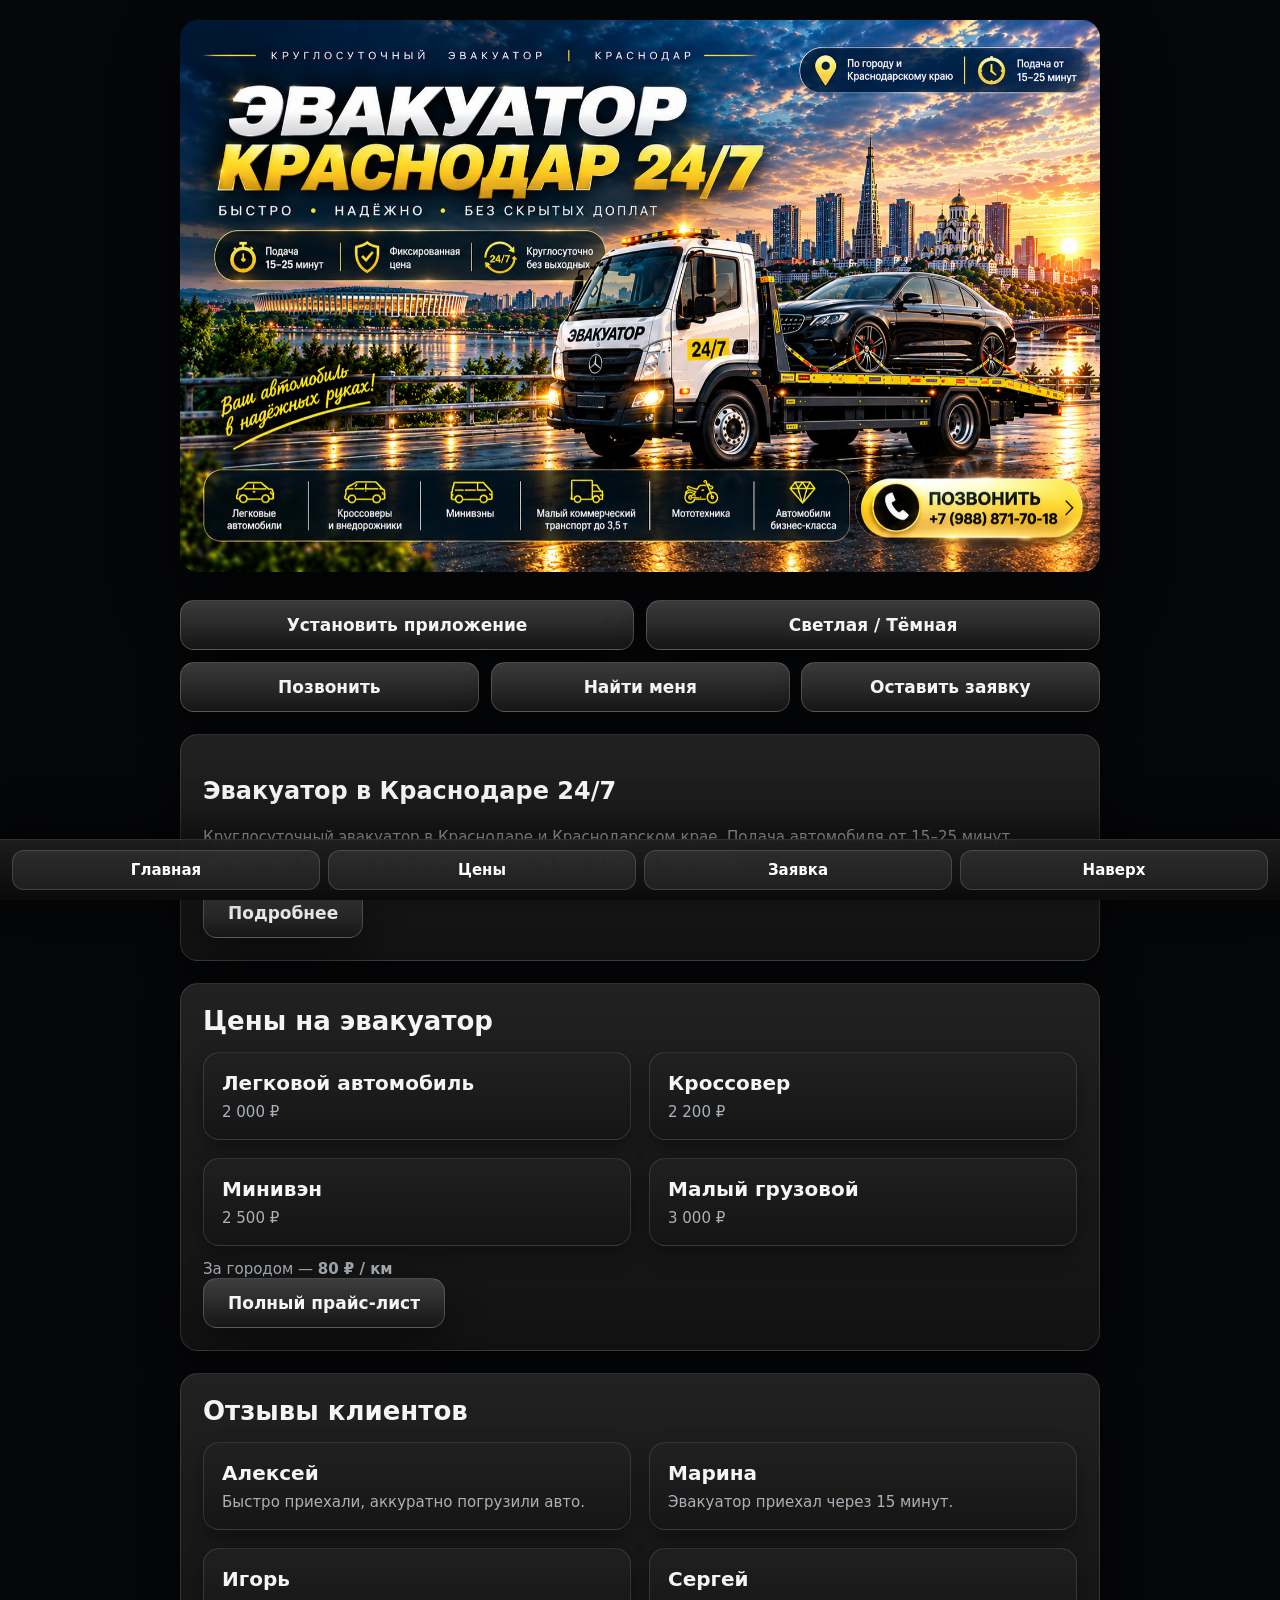
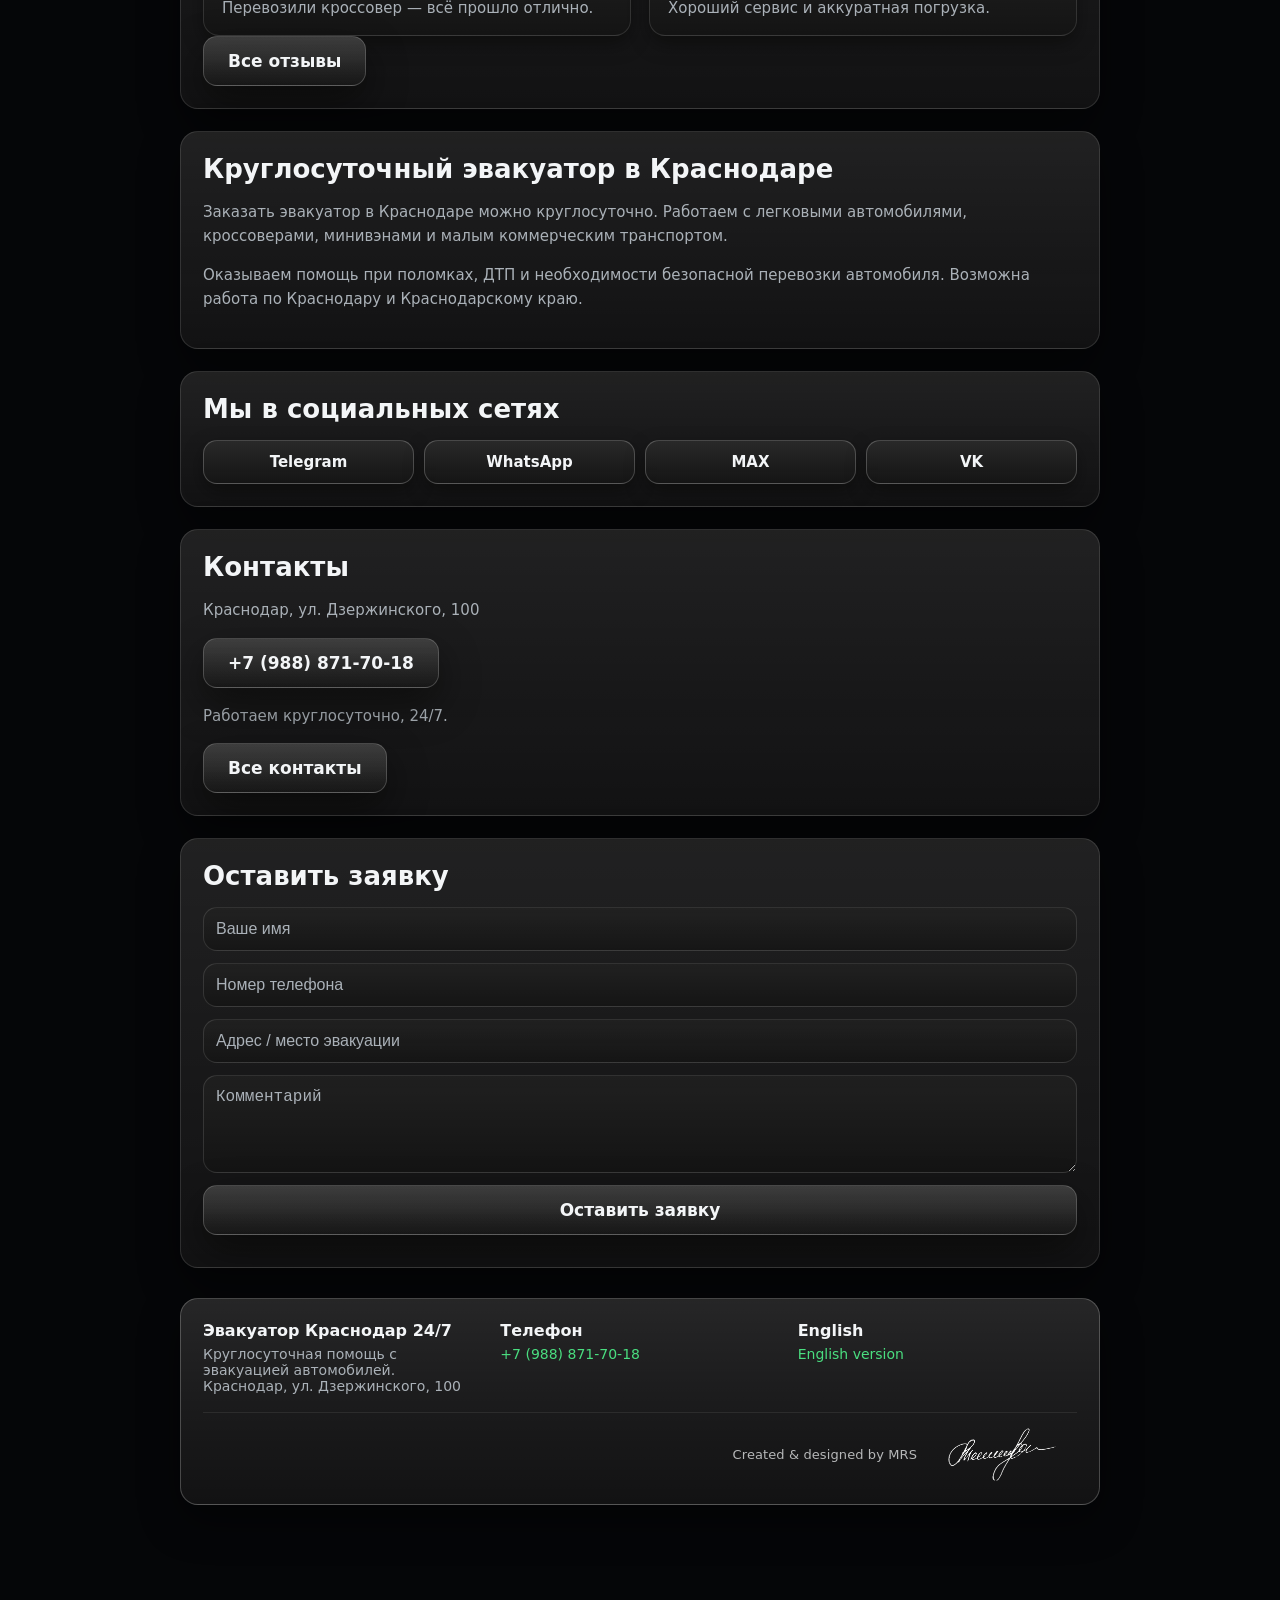
==== commit f5e4d363: "Update index.html" ====
--- a/index.html
+++ b/index.html
@@ -158,7 +158,8 @@
 
   <link
     rel="apple-touch-icon"
-    href="/preload.png"
+    sizes="180x180"
+    href="/apple-touch-icon-180.png"
   >
 
 
@@ -174,7 +175,15 @@
 
   <link
     rel="icon"
+    href="/favicon-32.png"
+    sizes="32x32"
+    type="image/png"
+  >
+
+  <link
+    rel="icon"
     href="/favicon.png"
+    sizes="any"
     type="image/png"
   >
 
--- a/style.css
+++ b/style.css
@@ -7,6 +7,8 @@
   --muted-light:#6b7280;
 
   --radius:18px;
+  --button-gap:12px;
+
   --shadow-heavy:0 28px 60px rgba(0,0,0,.55);
   --shadow-medium:0 16px 40px rgba(0,0,0,.45);
   --shadow-soft:0 8px 20px rgba(0,0,0,.35);
@@ -34,7 +36,9 @@
 }
 
 @keyframes pageLoad {
-  to { opacity:1; }
+  to {
+    opacity:1;
+  }
 }
 
 body.theme-dark {
@@ -54,7 +58,10 @@
   padding-bottom:120px;
 }
 
-/* HERO */
+/* =========================================================
+   HERO
+   ========================================================= */
+
 .hero {
   position:relative;
   width:100%;
@@ -73,7 +80,10 @@
   will-change:opacity;
 }
 
-/* Fade-in */
+/* =========================================================
+   FADE-IN
+   ========================================================= */
+
 .fade-in {
   opacity:0;
   transform:translateY(30px);
@@ -82,97 +92,165 @@
 }
 
 @keyframes fadeIn {
-  to { opacity:1; transform:translateY(0); }
-}
-
-/* TOP BUTTONS */
+  to {
+    opacity:1;
+    transform:translateY(0);
+  }
+}
+
+/* =========================================================
+   TOP BUTTONS
+   ========================================================= */
+
 .top-buttons {
   display:grid;
-  grid-template-columns:repeat(2, minmax(0, 1fr));
+
+  grid-template-columns:
+    repeat(2, minmax(0, 1fr));
+
   align-items:stretch;
-  gap:14px;
+
+  gap:var(--button-gap);
+
   width:100%;
-  margin-bottom:24px;
+
+  margin:0 0 var(--button-gap);
 }
 
 .install-btn,
 .theme-btn {
   width:100%;
   min-width:0;
+
   margin:0;
 }
 
-.install-btn.apple-glass-btn,
-.theme-btn.apple-glass-btn {
-  min-height:52px;
-  margin:0;
-}
-
-/* BUTTONS */
+/* =========================================================
+   BUTTONS
+   ========================================================= */
+
 .apple-glass-btn {
   display:inline-flex;
+
   align-items:center;
   justify-content:center;
+
   padding:14px 24px;
+
   border-radius:14px;
+
   font-size:17px;
   font-weight:600;
+
   text-decoration:none;
+
   cursor:pointer;
-  transition:transform .25s cubic-bezier(.25,1.25,.45,.94), box-shadow .25s ease;
+
+  transition:
+    transform .25s cubic-bezier(.25,1.25,.45,.94),
+    box-shadow .25s ease;
+
   box-shadow:var(--shadow-medium);
+
   position:relative;
+
   user-select:none;
+
   will-change:transform;
+
+  font-family:inherit;
 }
 
 .apple-glass-btn::after {
   content:"";
+
   position:absolute;
+
   inset:0;
+
   border-radius:inherit;
-  background:linear-gradient(180deg, rgba(255,255,255,.25), rgba(255,255,255,.05));
+
+  background:
+    linear-gradient(
+      180deg,
+      rgba(255,255,255,.25),
+      rgba(255,255,255,.05)
+    );
+
   opacity:.25;
+
   pointer-events:none;
 }
 
 body.theme-dark .apple-glass-btn {
   color:var(--text-dark);
-  background:
-    linear-gradient(180deg, rgba(255,255,255,.12), rgba(255,255,255,.04)),
-    linear-gradient(180deg, rgba(20,20,20,.85), rgba(10,10,10,.92));
+
+  background:
+    linear-gradient(
+      180deg,
+      rgba(255,255,255,.12),
+      rgba(255,255,255,.04)
+    ),
+    linear-gradient(
+      180deg,
+      rgba(20,20,20,.85),
+      rgba(10,10,10,.92)
+    );
+
   border:1px solid rgba(255,255,255,.22);
 }
 
 body.theme-light .apple-glass-btn {
   color:var(--text-light);
-  background:
-    linear-gradient(180deg, rgba(255,255,255,.98), rgba(255,255,255,.92));
+
+  background:
+    linear-gradient(
+      180deg,
+      rgba(255,255,255,.98),
+      rgba(255,255,255,.92)
+    );
+
   border:1px solid rgba(0,0,0,.12);
 }
 
 .apple-glass-btn:hover {
   transform:translateY(-4px) scale(1.03);
-  box-shadow:0 22px 50px rgba(0,0,0,.55);
+
+  box-shadow:
+    0 22px 50px rgba(0,0,0,.55);
 }
 
 .apple-glass-btn:active {
   transform:translateY(1px) scale(.97);
 }
 
+/* =========================================================
+   MAIN BUTTON ROW
+   ========================================================= */
+
 .btn-row {
   display:flex;
+
   justify-content:space-between;
-  gap:12px;
+
+  gap:var(--button-gap);
+
   flex-wrap:wrap;
-  margin-bottom:20px;
+
+  margin:0 0 20px;
 }
 
 .btn-row > .apple-glass-btn {
   flex:1 1 0;
+
   min-width:0;
+
   margin:0;
 }
+
+/* =========================================================
+   MUTED
+   ========================================================= */
 
 .muted {
   font-size:15px;
@@ -187,66 +265,115 @@
   color:var(--muted-light);
 }
 
+/* =========================================================
+   SECTIONS
+   ========================================================= */
+
 .section {
   border-radius:var(--radius);
+
   padding:22px;
+
   margin:22px 0;
+
   box-shadow:var(--shadow-medium);
+
   backdrop-filter:saturate(180%) blur(20px);
+
   transition:backdrop-filter .35s ease;
+
   will-change:transform, opacity;
 }
 
 body.theme-dark .section {
   background:
-    linear-gradient(180deg, rgba(255,255,255,.10), rgba(255,255,255,.04)),
+    linear-gradient(
+      180deg,
+      rgba(255,255,255,.10),
+      rgba(255,255,255,.04)
+    ),
     rgba(10,10,10,.85);
+
   border:1px solid rgba(255,255,255,.12);
 }
 
 body.theme-light .section {
   background:
-    linear-gradient(180deg, rgba(255,255,255,.98), rgba(255,255,255,.92));
+    linear-gradient(
+      180deg,
+      rgba(255,255,255,.98),
+      rgba(255,255,255,.92)
+    );
+
   border:1px solid rgba(0,0,0,.06);
 }
 
 .section h2 {
   margin:0 0 16px;
+
   font-size:26px;
+
   font-weight:700;
 }
+
+/* =========================================================
+   SOCIAL
+   ========================================================= */
 
 .social-row {
   display:flex;
+
   gap:10px;
+
   flex-wrap:wrap;
 }
 
 .social-glass {
   flex:1;
+
   padding:12px 14px;
+
   border-radius:14px;
+
   font-size:15px;
+
   font-weight:600;
+
   text-align:center;
+
   text-decoration:none;
+
   transition:.22s ease;
+
   box-shadow:var(--shadow-soft);
+
   will-change:transform;
 }
 
 body.theme-dark .social-glass {
   color:var(--text-dark);
-  background:
-    linear-gradient(180deg, rgba(255,255,255,.12), rgba(255,255,255,.04)),
+
+  background:
+    linear-gradient(
+      180deg,
+      rgba(255,255,255,.12),
+      rgba(255,255,255,.04)
+    ),
     rgba(10,10,10,.85);
+
   border:1px solid rgba(255,255,255,.22);
 }
 
 body.theme-light .social-glass {
   color:var(--text-light);
-  background:
-    linear-gradient(180deg, rgba(255,255,255,.98), rgba(255,255,255,.92));
+
+  background:
+    linear-gradient(
+      180deg,
+      rgba(255,255,255,.98),
+      rgba(255,255,255,.92)
+    );
+
   border:1px solid rgba(0,0,0,.12);
 }
 
@@ -254,48 +381,78 @@
   transform:translateY(-1px);
 }
 
+/* =========================================================
+   SERVICES
+   ========================================================= */
+
 .services-list {
   display:grid;
-  grid-template-columns:repeat(2,1fr);
+
+  grid-template-columns:
+    repeat(2,1fr);
+
   gap:18px;
 }
 
 .service-card {
   padding:18px;
+
   border-radius:16px;
+
   box-shadow:var(--shadow-soft);
-  transition:transform .25s cubic-bezier(.25,.46,.45,.94), box-shadow .25s ease;
+
+  transition:
+    transform .25s cubic-bezier(.25,.46,.45,.94),
+    box-shadow .25s ease;
+
   will-change:transform;
 }
 
 .service-card:hover {
   transform:translateY(-6px);
-  box-shadow:0 26px 60px rgba(0,0,0,.55);
+
+  box-shadow:
+    0 26px 60px rgba(0,0,0,.55);
 }
 
 body.theme-dark .service-card {
   background:
-    linear-gradient(180deg, rgba(255,255,255,.08), rgba(255,255,255,.03)),
+    linear-gradient(
+      180deg,
+      rgba(255,255,255,.08),
+      rgba(255,255,255,.03)
+    ),
     rgba(10,10,10,.75);
+
   border:1px solid rgba(255,255,255,.12);
+
   color:var(--text-dark);
 }
 
 body.theme-light .service-card {
   background:
-    linear-gradient(180deg, rgba(255,255,255,.98), rgba(255,255,255,.92));
+    linear-gradient(
+      180deg,
+      rgba(255,255,255,.98),
+      rgba(255,255,255,.92)
+    );
+
   border:1px solid rgba(0,0,0,.06);
+
   color:var(--text-light);
 }
 
 .service-card h3 {
   margin:0 0 8px;
+
   font-size:20px;
+
   font-weight:700;
 }
 
 .service-card p {
   margin:0;
+
   font-size:15px;
 }
 
@@ -309,6 +466,7 @@
 
 .adv-item {
   margin-top:14px;
+
   font-size:15px;
 }
 
@@ -320,36 +478,59 @@
   color:var(--muted-light);
 }
 
+/* =========================================================
+   REQUEST FORM
+   ========================================================= */
+
 .request-form {
   display:flex;
+
   flex-direction:column;
+
   gap:12px;
 }
 
 .request-form input,
 .request-form textarea {
   width:100%;
+
   padding:12px;
+
   border-radius:14px;
+
   font-size:16px;
+
   border:1px solid transparent;
+
   outline:none;
 }
 
 body.theme-dark .request-form input,
 body.theme-dark .request-form textarea {
   background:
-    linear-gradient(180deg, rgba(255,255,255,.08), rgba(255,255,255,.03)),
+    linear-gradient(
+      180deg,
+      rgba(255,255,255,.08),
+      rgba(255,255,255,.03)
+    ),
     rgba(10,10,10,.75);
+
   border:1px solid rgba(255,255,255,.12);
+
   color:var(--text-dark);
 }
 
 body.theme-light .request-form input,
 body.theme-light .request-form textarea {
   background:
-    linear-gradient(180deg, rgba(255,255,255,.98), rgba(255,255,255,.92));
+    linear-gradient(
+      180deg,
+      rgba(255,255,255,.98),
+      rgba(255,255,255,.92)
+    );
+
   border:1px solid rgba(0,0,0,.06);
+
   color:var(--text-light);
 }
 
@@ -368,16 +549,27 @@
   border-color:rgba(255,255,255,.35);
 }
 
+/* =========================================================
+   STATUS
+   ========================================================= */
+
 .status-box {
   margin-top:10px;
+
   font-size:14px;
+
   opacity:0;
+
   transform:translateY(10px);
-  transition:opacity .45s ease, transform .45s ease;
+
+  transition:
+    opacity .45s ease,
+    transform .45s ease;
 }
 
 .status-show {
   opacity:1;
+
   transform:translateY(0);
 }
 
@@ -389,39 +581,61 @@
   color:var(--muted-light);
 }
 
+/* =========================================================
+   FOOTER
+   ========================================================= */
+
 .footer {
   margin-top:30px;
+
   padding:22px;
+
   border-radius:var(--radius);
+
   box-shadow:var(--shadow-medium);
 }
 
 body.theme-dark .footer {
   background:
-    linear-gradient(180deg, rgba(255,255,255,.12), rgba(255,255,255,.04)),
+    linear-gradient(
+      180deg,
+      rgba(255,255,255,.12),
+      rgba(255,255,255,.04)
+    ),
     rgba(10,10,10,.85);
+
   border:1px solid rgba(255,255,255,.22);
 }
 
 body.theme-light .footer {
   background:
-    linear-gradient(180deg, rgba(255,255,255,.98), rgba(255,255,255,.92));
+    linear-gradient(
+      180deg,
+      rgba(255,255,255,.98),
+      rgba(255,255,255,.92)
+    );
+
   border:1px solid rgba(0,0,0,.12);
 }
 
 .footer-grid {
   display:grid;
-  grid-template-columns:repeat(3,1fr);
+
+  grid-template-columns:
+    repeat(3,1fr);
+
   gap:18px;
 }
 
 .footer h3 {
   margin:0 0 6px;
+
   font-size:16px;
 }
 
 .footer p {
   margin:0;
+
   font-size:14px;
 }
 
@@ -435,65 +649,113 @@
 
 .footer a {
   color:#4ade80;
+
   text-decoration:none;
 }
 
-/* FIXED BOTTOM MENU */
+/* =========================================================
+   FIXED BOTTOM MENU
+   ========================================================= */
+
 .bottom-menu {
   position:fixed;
+
   bottom:0;
+
   left:0;
+
   right:0;
+
   width:100%;
+
   box-sizing:border-box;
+
   padding:12px;
+
   display:flex;
+
   align-items:center;
+
   justify-content:space-around;
+
   gap:8px;
+
   background:rgba(20,20,20,.55);
+
   border-top:1px solid rgba(255,255,255,.15);
-  box-shadow:0 -10px 40px rgba(0,0,0,.45);
+
+  box-shadow:
+    0 -10px 40px rgba(0,0,0,.45);
+
   z-index:99999;
+
   visibility:visible;
+
   opacity:1;
+
   pointer-events:auto;
 }
 
 body.theme-light .bottom-menu {
   background:rgba(255,255,255,.9);
+
   border-top:1px solid rgba(0,0,0,.08);
 }
 
 .bottom-menu a {
   display:flex;
+
   align-items:center;
+
   justify-content:center;
+
   flex:1 1 0;
+
   min-width:0;
+
   color:#fff;
+
   text-decoration:none;
+
   font-size:15px;
+
   font-weight:600;
+
   padding:10px 14px;
+
   border-radius:12px;
+
   background:rgba(255,255,255,.08);
+
   border:1px solid rgba(255,255,255,.15);
+
   visibility:visible;
+
   opacity:1;
+
   position:relative;
+
   z-index:1;
+
   pointer-events:auto;
+
   white-space:nowrap;
 }
 
 body.theme-light .bottom-menu a {
   color:#111318;
+
   background:rgba(255,255,255,.95);
+
   border:1px solid rgba(0,0,0,.06);
 }
 
+/* =========================================================
+   MOBILE
+   ========================================================= */
+
 @media (max-width:680px) {
+
   .services-list {
     grid-template-columns:1fr;
   }
@@ -502,54 +764,90 @@
     grid-template-columns:1fr;
   }
 
+  /* ЕДИНЫЙ ИНТЕРВАЛ МЕЖДУ ВЕРХНИМИ КНОПКАМИ */
+
+  .top-buttons {
+    display:flex;
+
+    flex-direction:column;
+
+    gap:var(--button-gap);
+
+    margin-bottom:var(--button-gap);
+  }
+
+  /* ЕДИНЫЙ ИНТЕРВАЛ МЕЖДУ ОСНОВНЫМИ КНОПКАМИ */
+
   .btn-row {
     flex-direction:column;
-    gap:14px;
+
+    gap:var(--button-gap);
+
+    margin-top:0;
+  }
+
+  .top-buttons .apple-glass-btn,
+  .btn-row .apple-glass-btn {
+    width:100%;
+
+    margin:0;
   }
 
   .apple-glass-btn {
     width:100%;
   }
 
-  .top-buttons {
-    grid-template-columns:1fr;
-    gap:12px;
-  }
-
   .bottom-menu {
-    padding:10px 8px;
+    padding:
+      10px
+      8px
+      calc(10px + env(safe-area-inset-bottom));
+
     gap:6px;
   }
 
   .bottom-menu a {
     padding:10px 8px;
+
     font-size:14px;
   }
 }
 
+/* =========================================================
+   BUTTON BOUNCE
+   ========================================================= */
+
 .btn-bounce {
-  animation:btnBounce 0.25s cubic-bezier(.25,1.25,.45,.94);
+  animation:
+    btnBounce .25s cubic-bezier(.25,1.25,.45,.94);
 }
 
 @keyframes btnBounce {
+
   0% {
     transform:scale(1);
   }
 
   50% {
-    transform:scale(0.92);
+    transform:scale(.92);
   }
 
   100% {
     transform:scale(1);
   }
-}
+
+}
+
+/* =========================================================
+   GEO
+   ========================================================= */
 
 #geoStatus {
   animation:pulse 2s infinite;
 }
 
 @keyframes pulse {
+
   0% {
     opacity:.6;
   }
@@ -561,55 +859,83 @@
   100% {
     opacity:.6;
   }
-}
-
-/* PRELOADER */
+
+}
+
+/* =========================================================
+   PRELOADER
+   ========================================================= */
+
 #preloader {
   position:fixed;
+
   inset:0;
+
   background:#050608;
+
   display:flex;
+
   flex-direction:column;
+
   align-items:center;
+
   justify-content:center;
+
   z-index:99999;
+
   opacity:1;
+
   transition:opacity .6s ease;
 }
 
 #preloader.hidden {
   opacity:0;
+
   pointer-events:none;
 }
 
 .preloader-img {
   width:140px;
+
   height:auto;
+
   margin-bottom:20px;
-  animation:preloaderFade 1.4s ease-in-out infinite alternate;
+
+  animation:
+    preloaderFade 1.4s ease-in-out infinite alternate;
 }
 
 .preloader-title {
   font-size:20px;
+
   font-weight:700;
+
   color:#f3f5f7;
+
   letter-spacing:1px;
-  animation:preloaderText 1.4s ease-in-out infinite alternate;
+
+  animation:
+    preloaderText 1.4s ease-in-out infinite alternate;
 }
 
 @keyframes preloaderFade {
+
   0% {
     opacity:.6;
+
     transform:scale(.96);
   }
 
   100% {
     opacity:1;
+
     transform:scale(1);
   }
+
 }
 
 @keyframes preloaderText {
+
   0% {
     opacity:.6;
   }
@@ -617,4 +943,5 @@
   100% {
     opacity:1;
   }
-}
+
+}
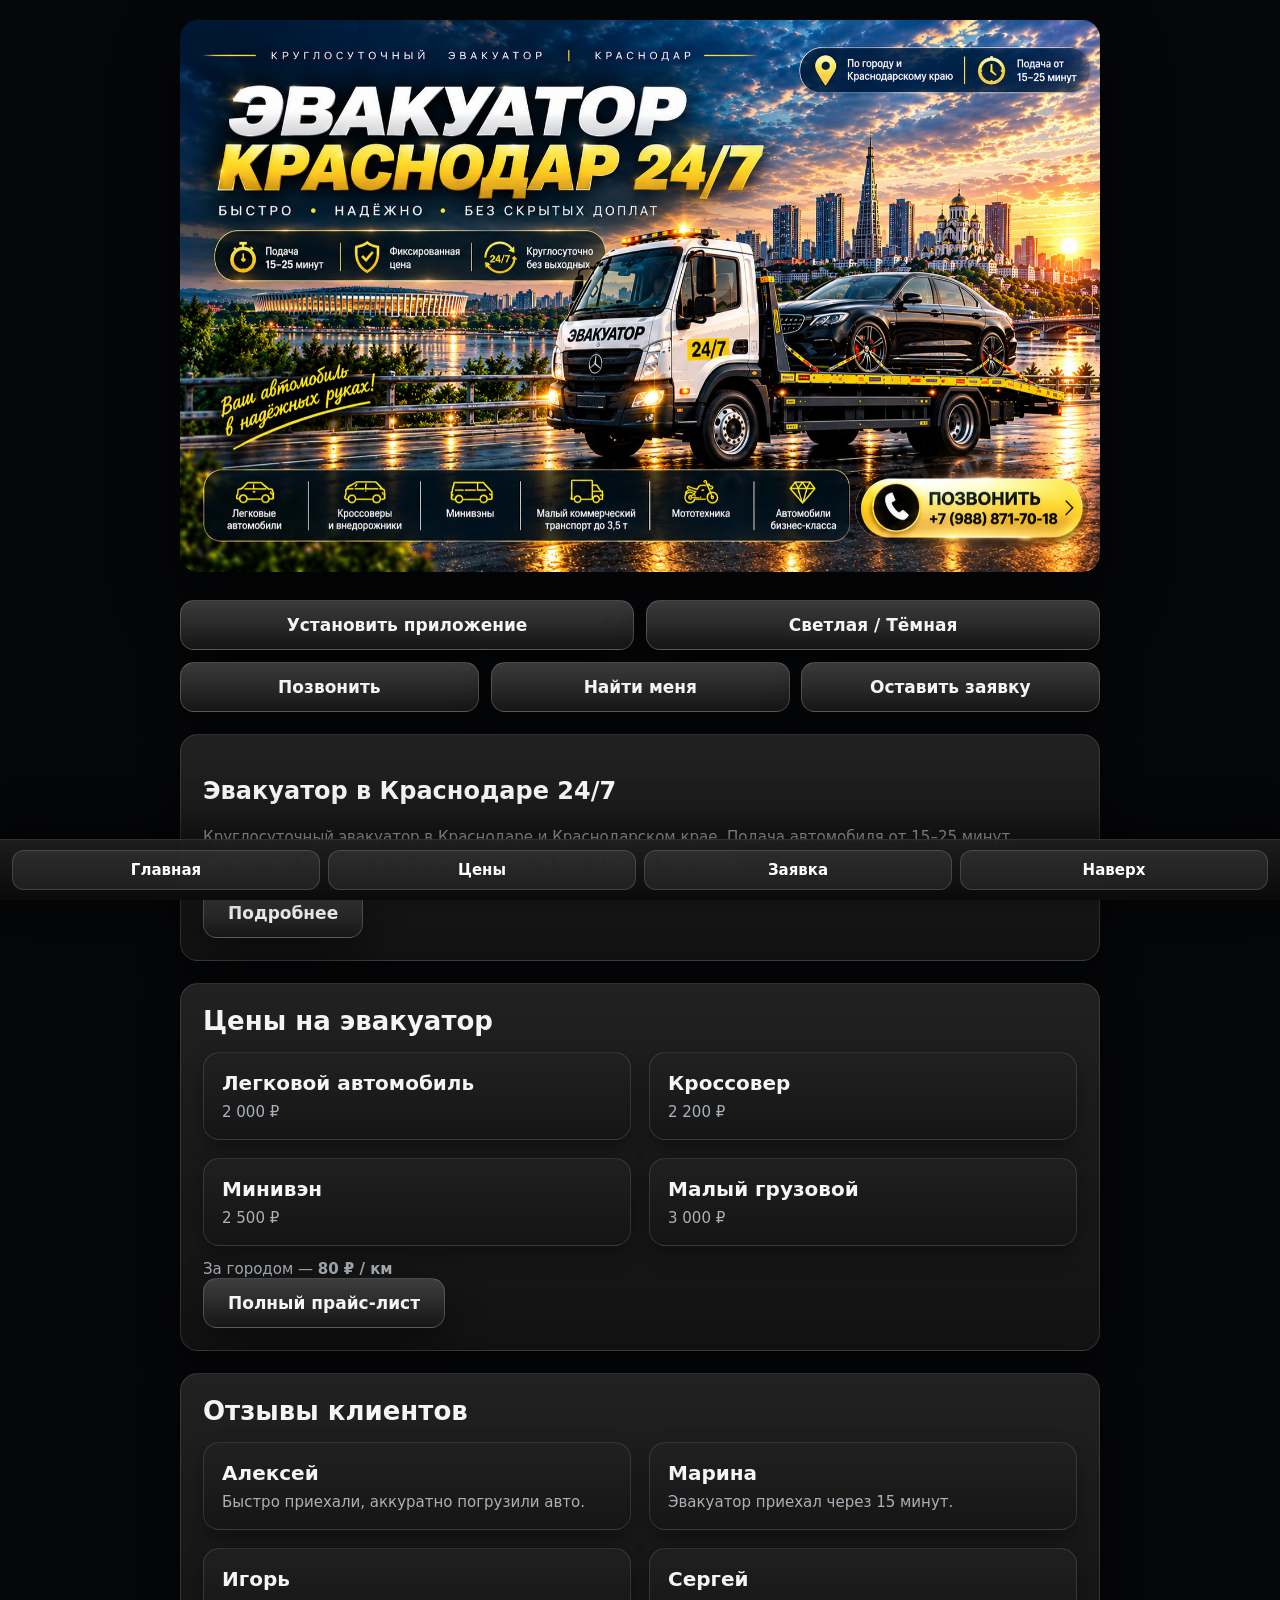
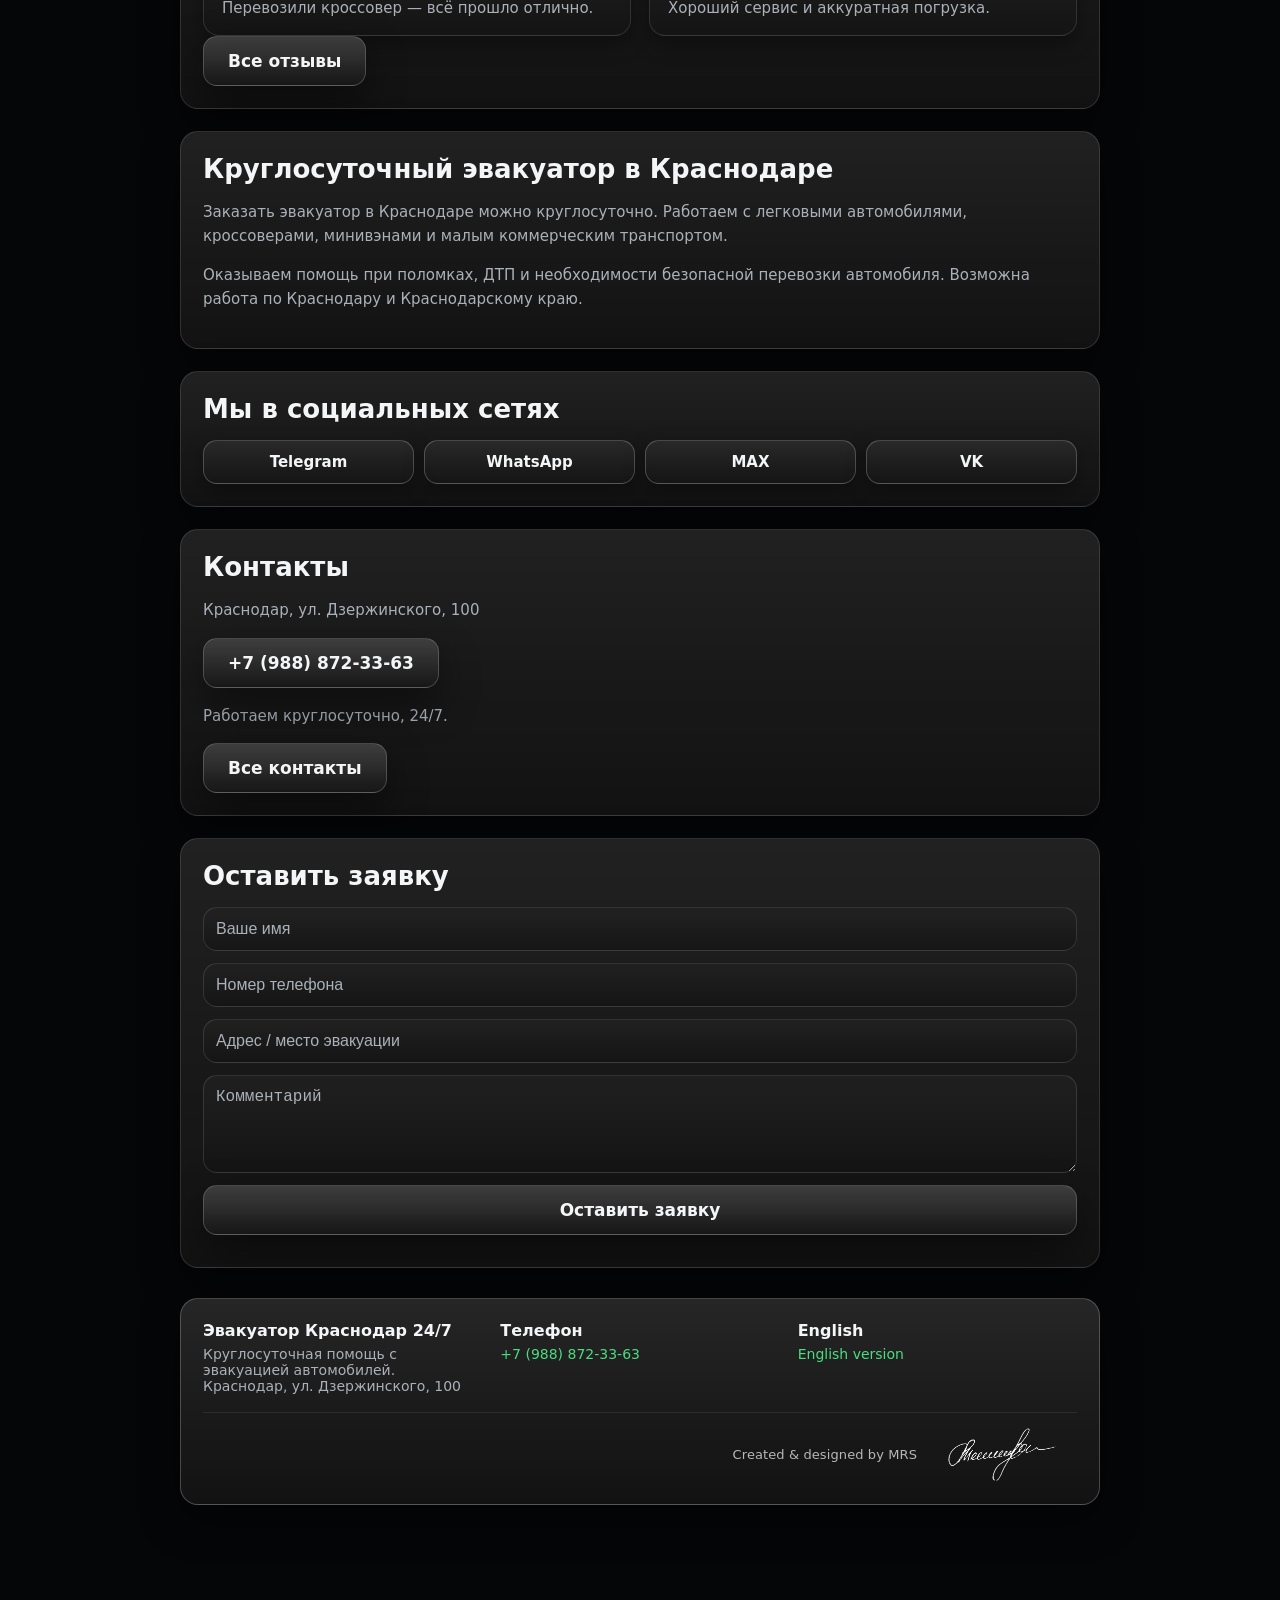
==== commit a95a84fc: "Update print statement from 'Hello' to 'Goodbye'" ====
--- a/index.html
+++ b/index.html
@@ -577,7 +577,7 @@
 
     "description": "Круглосуточная услуга эвакуации автомобилей в Краснодаре и Краснодарском крае. Подача от 15–25 минут, аккуратная погрузка и понятная стоимость.",
 
-    "telephone": "+7-988-871-70-18",
+    "telephone": "+7-988-872-33-63",
 
     "image": [
       "https://evakuator-krd.online/banner-top.png"
@@ -716,7 +716,7 @@
 
       <a
         class="apple-glass-btn"
-        href="tel:+79888717018"
+        href="tel:+79888723363"
         aria-label="Позвонить в службу эвакуации"
       >
         Позвонить
@@ -1051,9 +1051,9 @@
 
         <a
           class="apple-glass-btn"
-          href="tel:+79888717018"
+          href="tel:+79888723363"
         >
-          +7 (988) 871-70-18
+          +7 (988) 872-33-63
         </a>
 
       </p>
@@ -1188,8 +1188,8 @@
 
           <p>
 
-            <a href="tel:+79888717018">
-              +7 (988) 871-70-18
+            <a href="tel:+79888723363">
+              +7 (988) 872-33-63
             </a>
 
           </p>
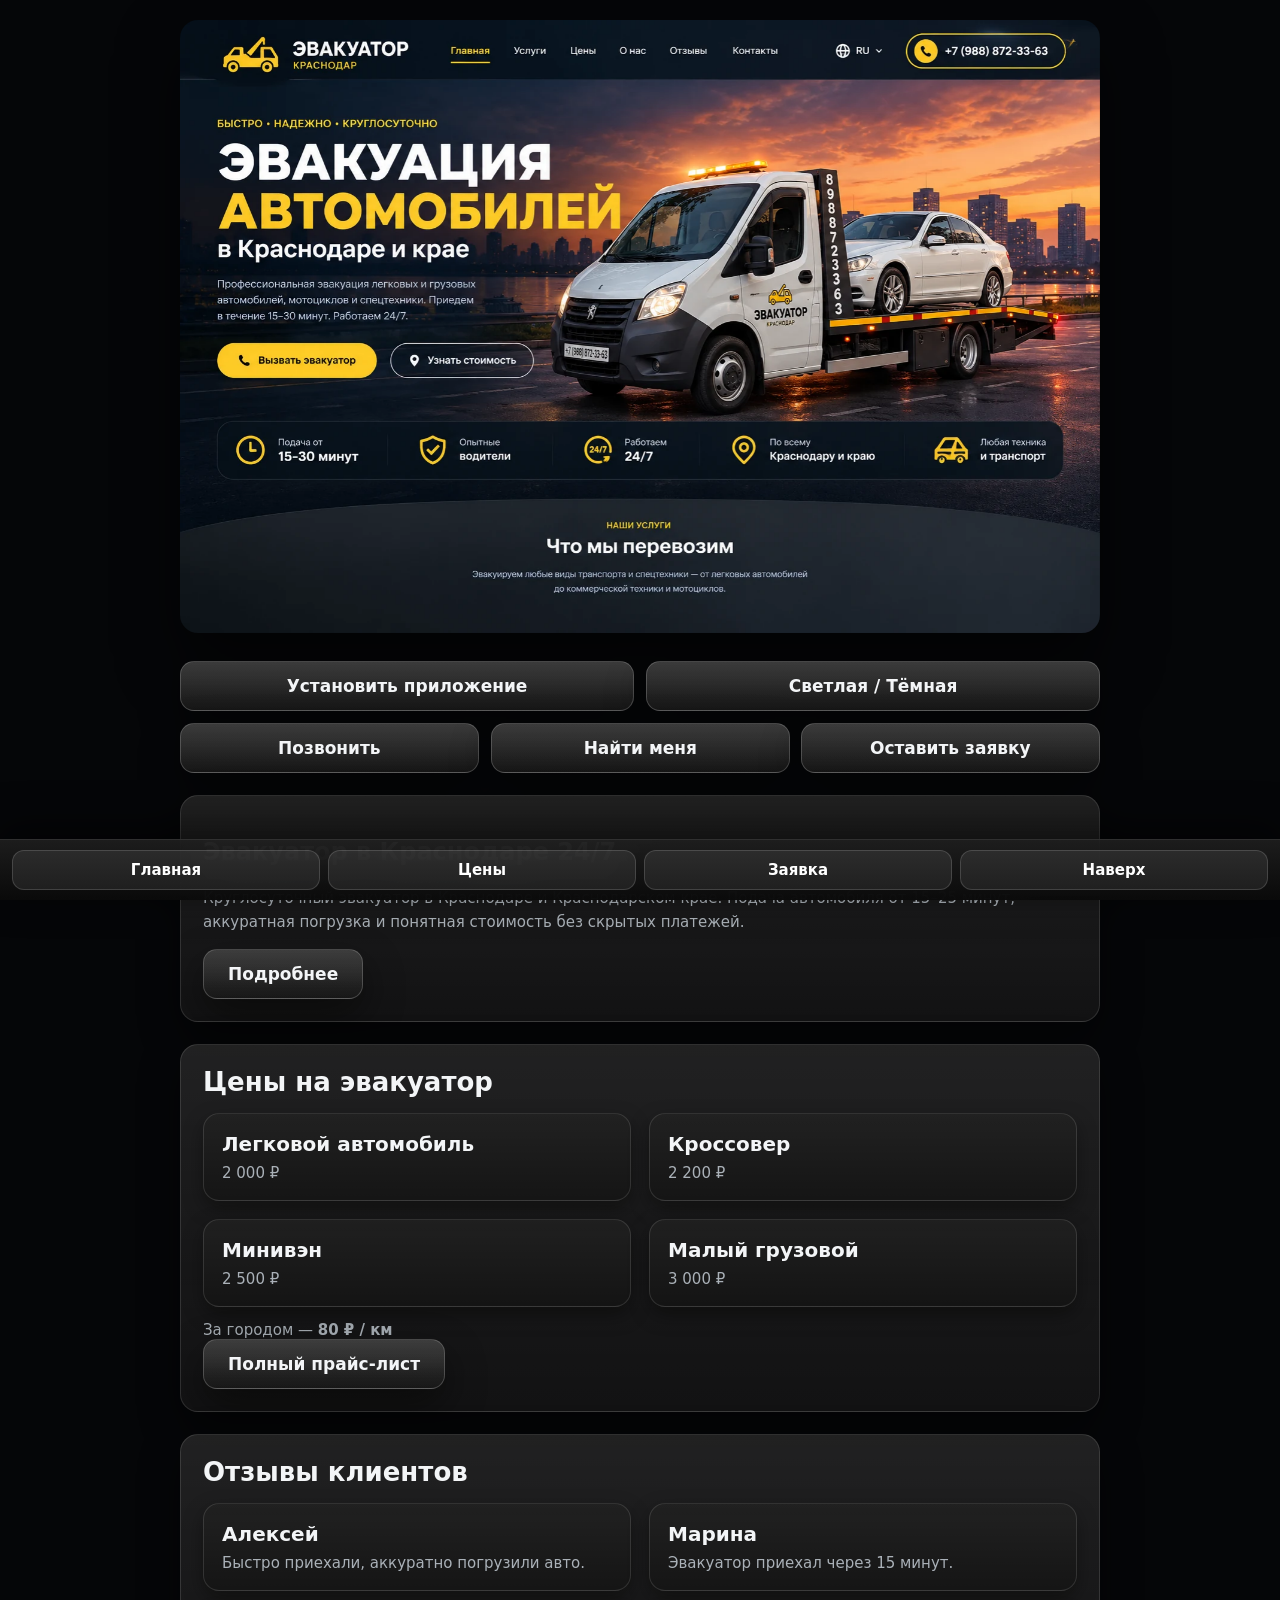
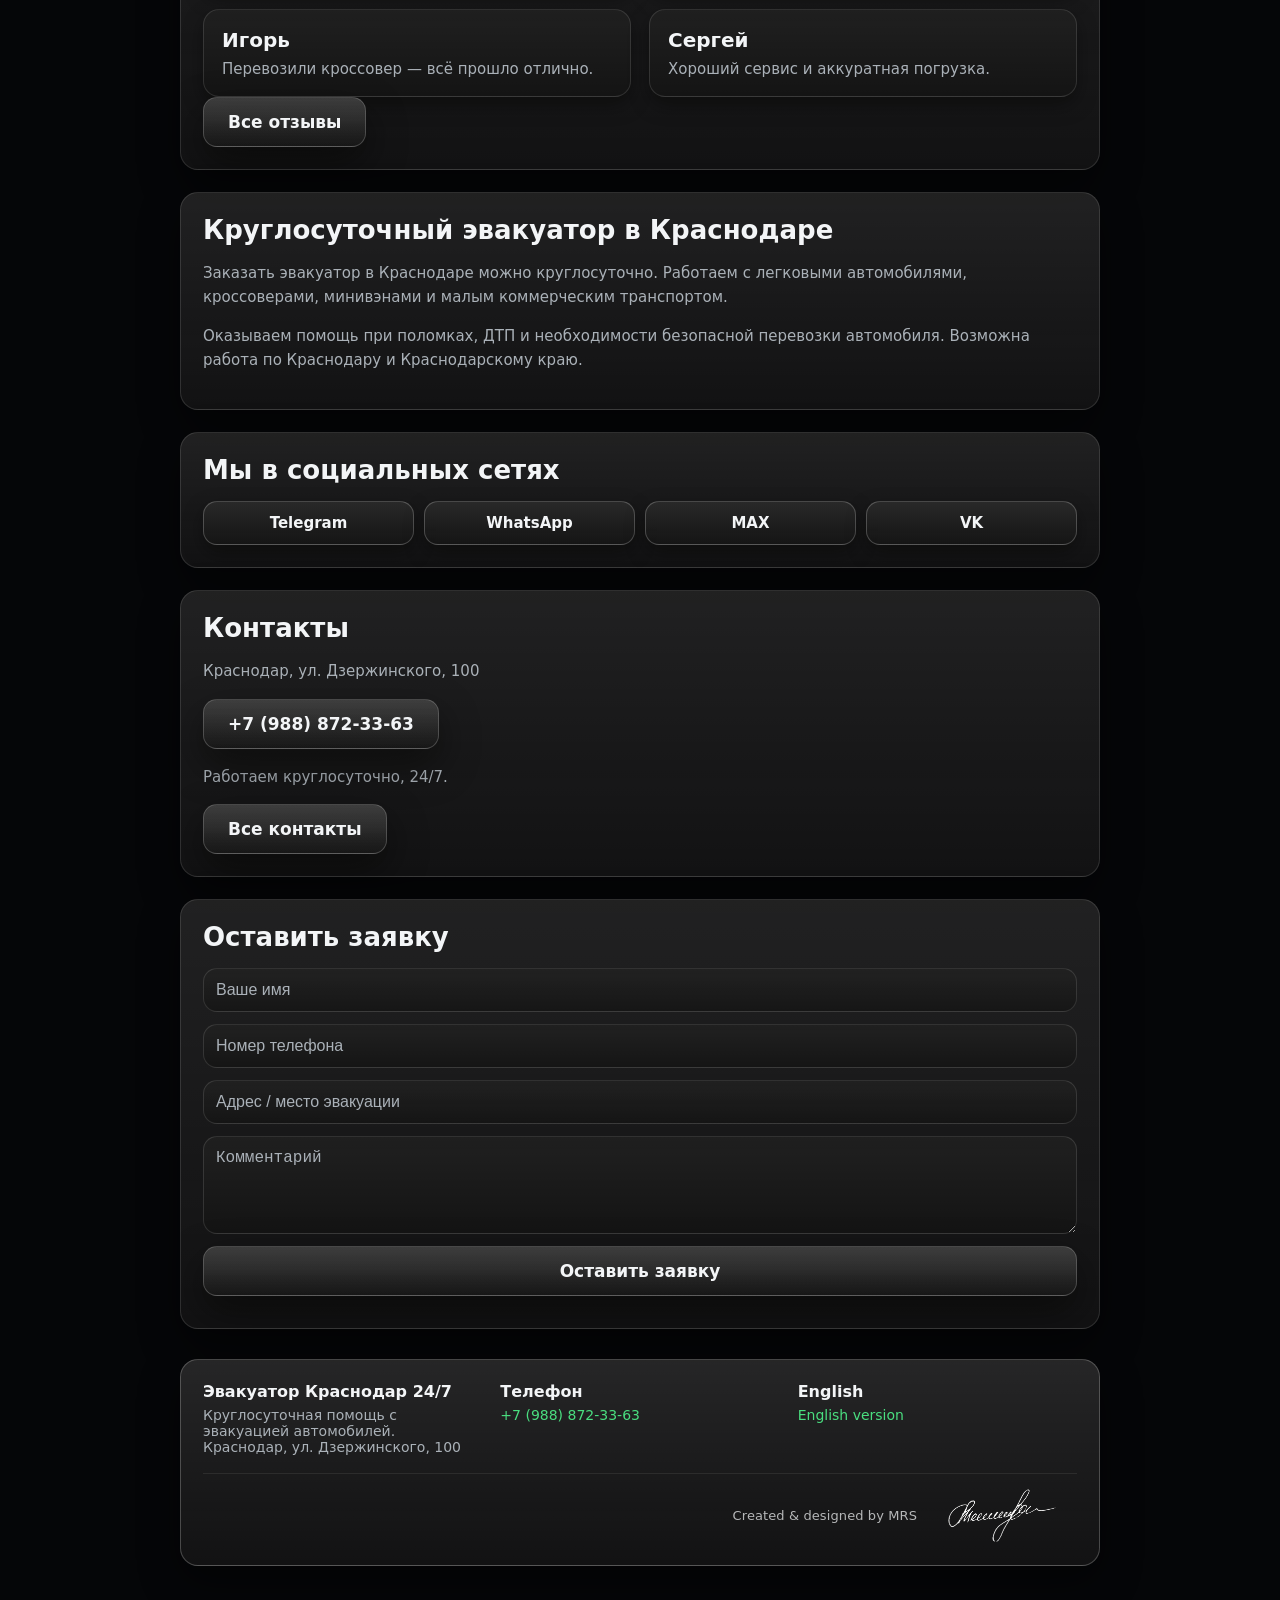
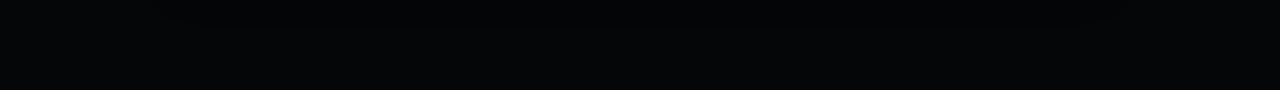
==== commit b9921671: "Update index.html" ====
--- a/index.html
+++ b/index.html
@@ -649,28 +649,51 @@
   <div class="container">
 
 
-    <!-- HERO -->
-
-    <header class="hero fade-in">
-
-      <picture>
-
-        <source
-          srcset="/banner-top.webp"
-          type="image/webp"
-        >
-
-        <img
-          src="/banner-top.png"
-          alt="Эвакуатор Краснодар 24/7"
-          class="hero-img"
-          fetchpriority="high"
-          decoding="async"
-        >
-
-      </picture>
-
-    </header>
+    <!-- HERO / CLICK TO CALL -->
+
+    <div class="hero-shell">
+
+      <a
+        class="hero-call-link"
+        href="tel:+79888723363"
+        aria-label="Позвонить в службу эвакуации: +7 (988) 872-33-63"
+      >
+
+        <header class="hero fade-in">
+
+          <picture>
+
+            <source
+              srcset="/banner-top.webp"
+              type="image/webp"
+            >
+
+            <img
+              src="/banner-top.png"
+              alt="Эвакуатор Краснодар 24/7. Нажмите, чтобы позвонить"
+              class="hero-img"
+              fetchpriority="high"
+              decoding="async"
+            >
+
+          </picture>
+
+        </header>
+
+      </a>
+
+      <!-- Прозрачные ссылки поверх текста меню, который уже нарисован внутри баннера. -->
+      <nav class="hero-nav-overlay" aria-label="Навигация по сайту">
+        <a class="hero-nav-link hero-nav-home" href="/" aria-label="Главная"></a>
+        <a class="hero-nav-link hero-nav-services" href="#prices" aria-label="Услуги"></a>
+        <a class="hero-nav-link hero-nav-prices" href="/prices.html" aria-label="Цены"></a>
+        <a class="hero-nav-link hero-nav-about" href="/about.html" aria-label="О нас"></a>
+        <a class="hero-nav-link hero-nav-reviews" href="/reviews.html" aria-label="Отзывы"></a>
+        <a class="hero-nav-link hero-nav-contacts" href="/contacts.html" aria-label="Контакты"></a>
+        <a class="hero-nav-link hero-nav-phone" href="tel:+79888723363" aria-label="Позвонить: +7 (988) 872-33-63"></a>
+      </nav>
+
+    </div>
 
 
     <!-- TOP BUTTONS -->
--- a/style.css
+++ b/style.css
@@ -80,6 +80,27 @@
   will-change:opacity;
 }
 
+.hero-call-link {
+  display:block;
+  color:inherit;
+  text-decoration:none;
+  cursor:pointer;
+}
+
+.hero-call-link .hero {
+  margin-bottom:28px;
+}
+
+.hero-call-link:active .hero {
+  transform:scale(.995);
+}
+
+@media (hover:hover) and (pointer:fine) {
+  .hero-call-link:hover .hero {
+    transform:translateY(-1px);
+  }
+}
+
 /* =========================================================
    FADE-IN
    ========================================================= */
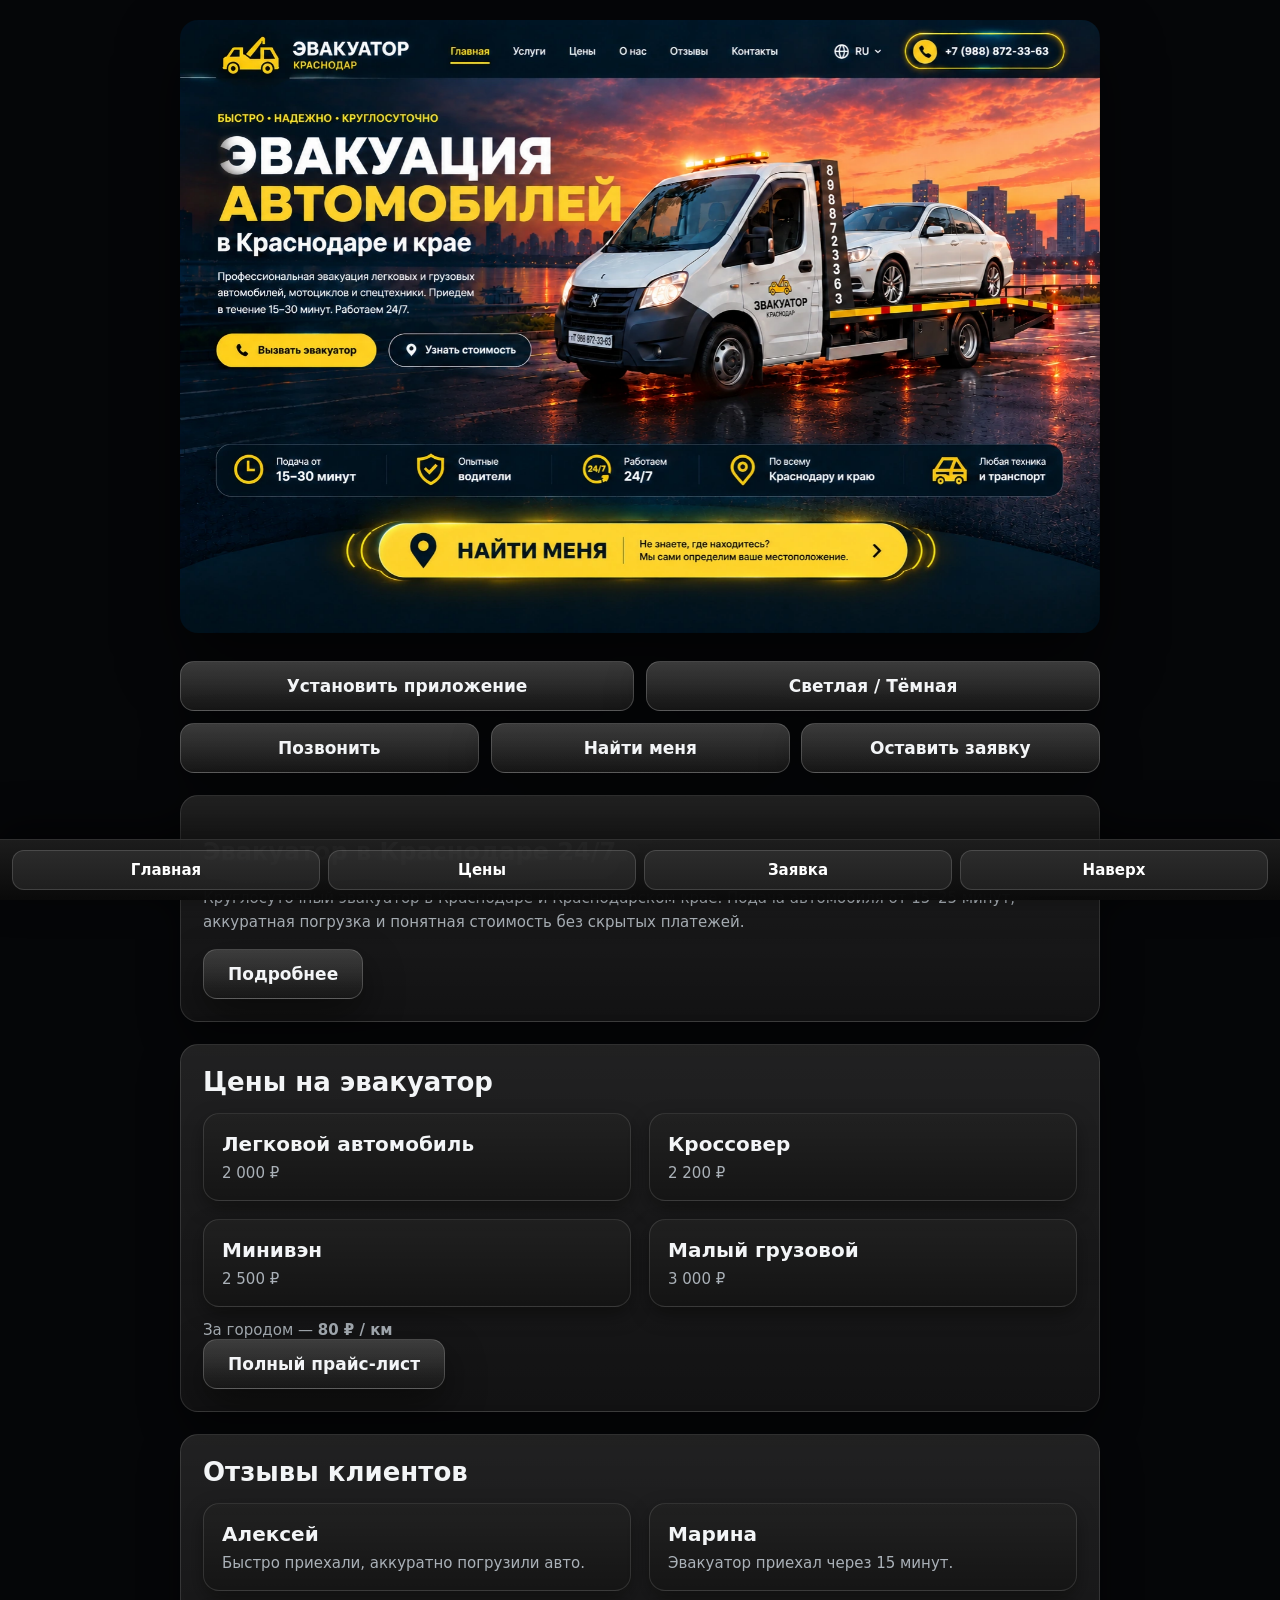
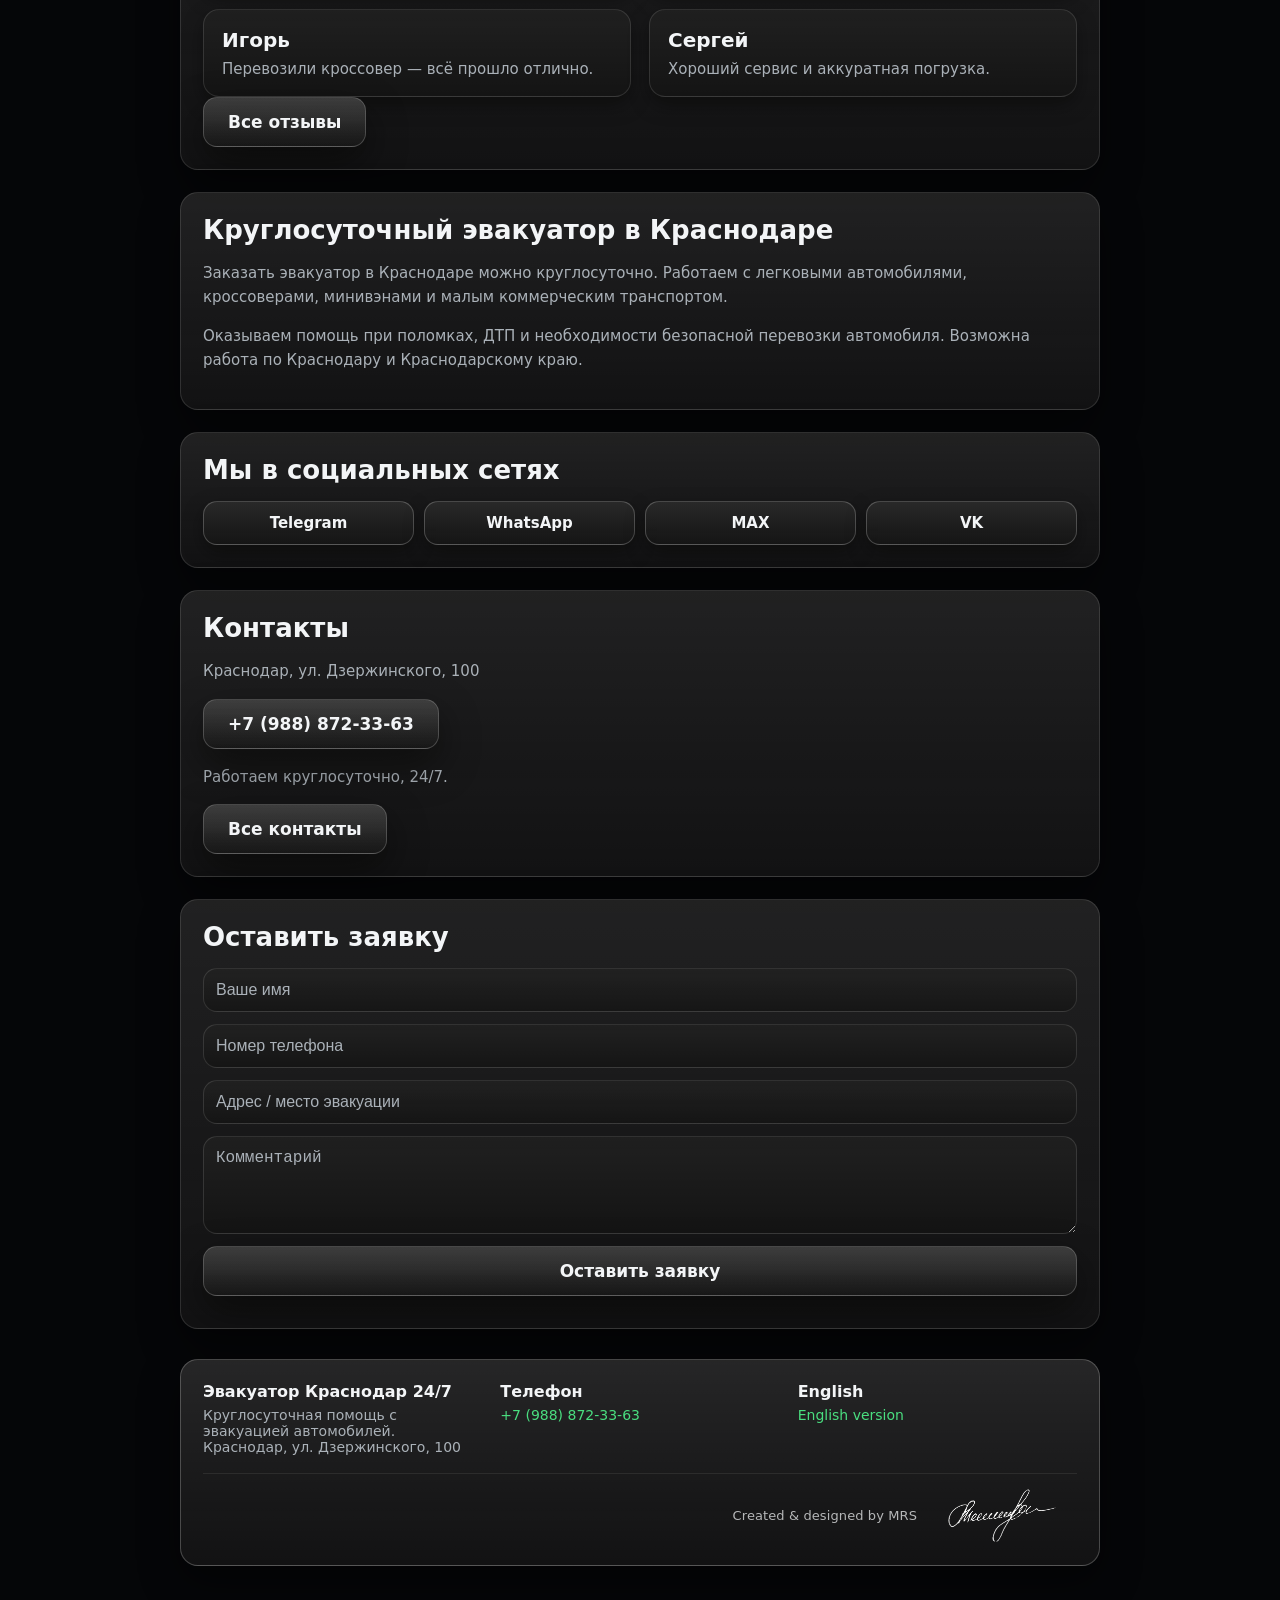
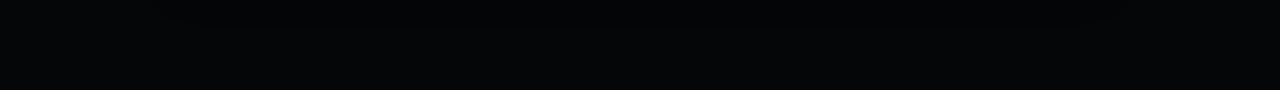
==== commit 37fc6544: "Update index.html" ====
--- a/index.html
+++ b/index.html
@@ -691,6 +691,12 @@
         <a class="hero-nav-link hero-nav-reviews" href="/reviews.html" aria-label="Отзывы"></a>
         <a class="hero-nav-link hero-nav-contacts" href="/contacts.html" aria-label="Контакты"></a>
         <a class="hero-nav-link hero-nav-phone" href="tel:+79888723363" aria-label="Позвонить: +7 (988) 872-33-63"></a>
+
+        <!-- Кнопки, нарисованные внутри нового баннера -->
+        <a class="hero-nav-link hero-nav-call" href="tel:+79888723363" aria-label="Вызвать эвакуатор: +7 (988) 872-33-63"></a>
+        <a class="hero-nav-link hero-nav-price" href="/prices.html" aria-label="Узнать стоимость"></a>
+        <button class="hero-nav-link hero-nav-location" type="button" id="heroLocationButton" aria-label="Найти меня и определить местоположение"></button>
+        <a class="hero-nav-link hero-nav-language" href="/en.html" aria-label="English version"></a>
       </nav>
 
     </div>
--- a/style.css
+++ b/style.css
@@ -61,6 +61,10 @@
 /* =========================================================
    HERO
    ========================================================= */
+
+.hero-shell {
+  position:relative;
+}
 
 .hero {
   position:relative;
@@ -101,6 +105,50 @@
   }
 }
 
+/* Настоящие кликабельные зоны поверх пунктов меню, напечатанных в баннере. */
+.hero-nav-overlay {
+  position:absolute;
+  inset:0;
+  z-index:5;
+  pointer-events:none;
+}
+
+.hero-nav-link {
+  position:absolute;
+  top:0;
+  height:12%;
+  display:block;
+  pointer-events:auto;
+  background:transparent;
+  border:0;
+}
+
+.hero-nav-link:focus-visible {
+  outline:2px solid rgba(255,255,255,.9);
+  outline-offset:2px;
+  border-radius:8px;
+}
+
+/* Координаты под баннер 1536×1024; масштабируются вместе с изображением. */
+.hero-nav-home { left:27.5%; width:5.5%; }
+.hero-nav-services { left:35.3%; width:5.2%; }
+.hero-nav-prices { left:41.9%; width:4.2%; }
+.hero-nav-about { left:47.3%; width:5.0%; }
+.hero-nav-reviews { left:53.0%; width:5.8%; }
+.hero-nav-contacts { left:59.3%; width:6.6%; }
+.hero-nav-phone { left:78.0%; width:19.0%; }
+
+@media (max-width:680px) {
+  .hero-nav-link { height:13%; }
+  .hero-nav-home { left:27%; width:7%; }
+  .hero-nav-services { left:35%; width:6.5%; }
+  .hero-nav-prices { left:42%; width:5.5%; }
+  .hero-nav-about { left:48%; width:6.5%; }
+  .hero-nav-reviews { left:54%; width:7%; }
+  .hero-nav-contacts { left:61%; width:8%; }
+  .hero-nav-phone { left:75%; width:23%; }
+}
+
 /* =========================================================
    FADE-IN
    ========================================================= */
